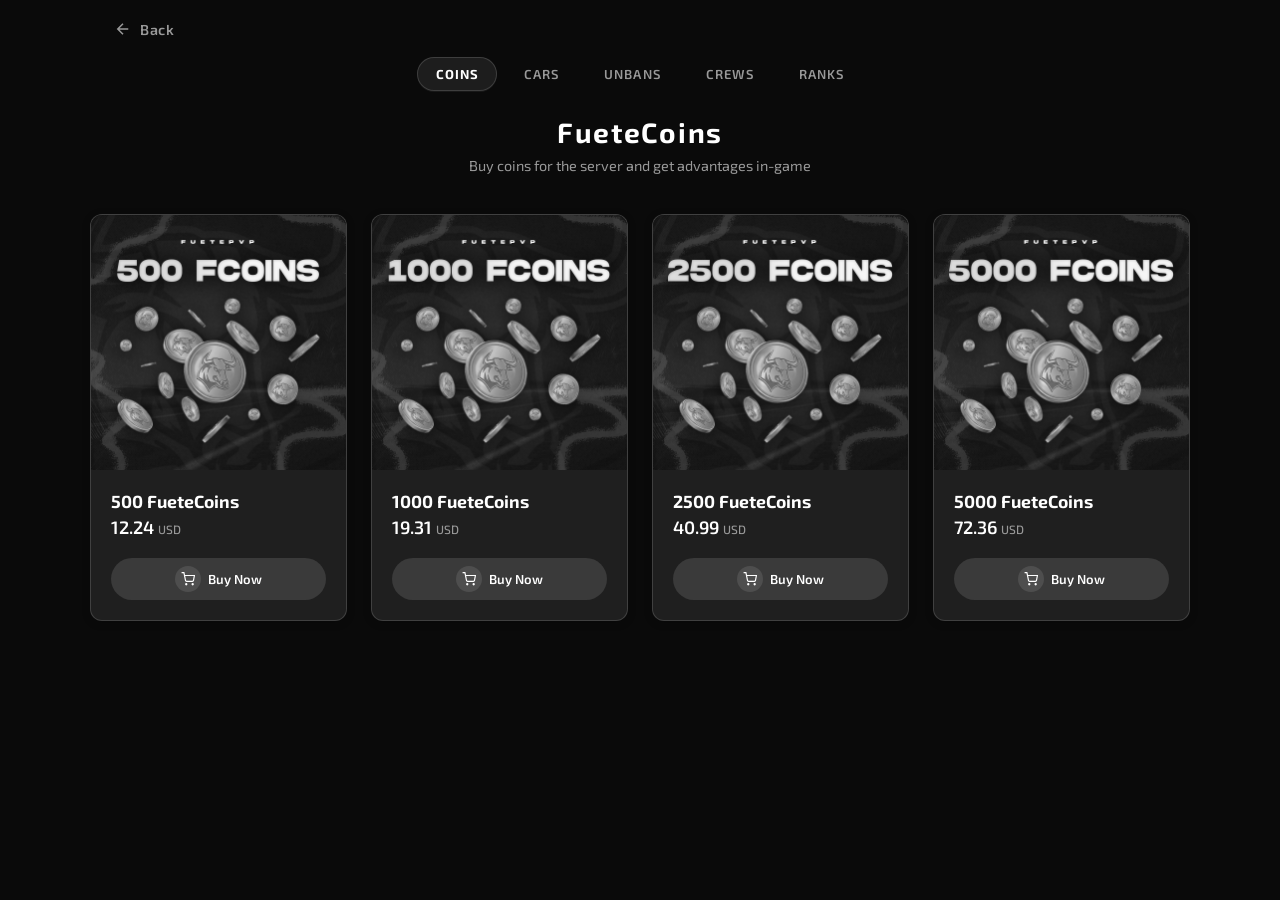
==== shop.html @ 7027dbac "Add files via upload" ====
<!DOCTYPE html>
<html lang="da">
<head>
  <meta charset="UTF-8">
  <meta name="viewport" content="width=device-width, initial-scale=1.0">
  <title>FueteCoins — FuetePVP Shop</title>
  <link rel="preconnect" href="https://fonts.googleapis.com">
  <link rel="preconnect" href="https://fonts.gstatic.com" crossorigin>
  <link href="https://fonts.googleapis.com/css2?family=Exo+2:wght@400;500;600;700&family=JetBrains+Mono:wght@400;500&display=swap" rel="stylesheet">
  <link rel="stylesheet" href="styles.css">
</head>
<body class="shop-page">
  <div class="hero-bg shop-page-bg">
    <div class="bokeh bokeh-1"></div>
    <div class="bokeh bokeh-2"></div>
    <div class="bokeh bokeh-3"></div>
    <div class="stars"></div>
  </div>

  <header class="shop-header">
    <a href="index.html" class="shop-back">
      <svg xmlns="http://www.w3.org/2000/svg" width="18" height="18" viewBox="0 0 24 24" fill="none" stroke="currentColor" stroke-width="2"><path d="M19 12H5M12 19l-7-7 7-7"/></svg>
      Back
    </a>
  </header>

  <main class="shop-main">
    <section class="store-section store-section--page" id="store">
      <nav class="shop-tabs" role="tablist" aria-label="Store categories">
        <button type="button" class="shop-tab is-active" role="tab" id="tab-coins" aria-selected="true" aria-controls="shop-panel-coins">Coins</button>
        <button type="button" class="shop-tab" role="tab" id="tab-exclusive" aria-selected="false" aria-controls="shop-panel-exclusive">CARS</button>
        <button type="button" class="shop-tab" role="tab" id="tab-unbans" aria-selected="false" aria-controls="shop-panel-unbans">Unbans</button>
        <button type="button" class="shop-tab" role="tab" id="tab-crews" aria-selected="false" aria-controls="shop-panel-crews">CREWS</button>
        <button type="button" class="shop-tab" role="tab" id="tab-ranks" aria-selected="false" aria-controls="shop-panel-ranks">RANKS</button>
      </nav>

      <div id="shop-panel-coins" class="shop-tab-panel is-active" role="tabpanel" aria-labelledby="tab-coins">
      <h2 class="store-title">FueteCoins</h2>
      <p class="store-subtitle">Buy coins for the server and get advantages in-game</p>
      <div class="store-grid">
        <article class="store-card" data-product-id="coins-500">
          <div class="store-card-image">
            <img src="images/500-coins.png" alt="500 FueteCoins" class="store-product-img">
          </div>
          <h3 class="store-card-title"><span class="coin-amount">500</span> FueteCoins</h3>
          <p class="store-card-price">12.24 <span class="currency">USD</span></p>
          <button type="button" class="store-btn">
            <span class="store-btn-icon">
              <svg xmlns="http://www.w3.org/2000/svg" width="14" height="14" viewBox="0 0 24 24" fill="none" stroke="currentColor" stroke-width="2"><circle cx="9" cy="21" r="1"/><circle cx="20" cy="21" r="1"/><path d="M1 1h4l2.68 13.39a2 2 0 0 0 2 1.61h9.72a2 2 0 0 0 2-1.61L23 6H6"/></svg>
            </span>
            Buy Now
          </button>
        </article>
        <article class="store-card" data-product-id="coins-1000">
          <div class="store-card-image">
            <img src="images/1000-coins.png" alt="1000 FueteCoins" class="store-product-img">
          </div>
          <h3 class="store-card-title"><span class="coin-amount">1000</span> FueteCoins</h3>
          <p class="store-card-price">19.31 <span class="currency">USD</span></p>
          <button type="button" class="store-btn">
            <span class="store-btn-icon">
              <svg xmlns="http://www.w3.org/2000/svg" width="14" height="14" viewBox="0 0 24 24" fill="none" stroke="currentColor" stroke-width="2"><circle cx="9" cy="21" r="1"/><circle cx="20" cy="21" r="1"/><path d="M1 1h4l2.68 13.39a2 2 0 0 0 2 1.61h9.72a2 2 0 0 0 2-1.61L23 6H6"/></svg>
            </span>
            Buy Now
          </button>
        </article>
        <article class="store-card" data-product-id="coins-2500">
          <div class="store-card-image">
            <img src="images/2500-coins.png" alt="2500 FueteCoins" class="store-product-img">
          </div>
          <h3 class="store-card-title"><span class="coin-amount">2500</span> FueteCoins</h3>
          <p class="store-card-price">40.99 <span class="currency">USD</span></p>
          <button type="button" class="store-btn">
            <span class="store-btn-icon">
              <svg xmlns="http://www.w3.org/2000/svg" width="14" height="14" viewBox="0 0 24 24" fill="none" stroke="currentColor" stroke-width="2"><circle cx="9" cy="21" r="1"/><circle cx="20" cy="21" r="1"/><path d="M1 1h4l2.68 13.39a2 2 0 0 0 2 1.61h9.72a2 2 0 0 0 2-1.61L23 6H6"/></svg>
            </span>
            Buy Now
          </button>
        </article>
        <article class="store-card" data-product-id="coins-5000">
          <div class="store-card-image">
            <img src="images/5000-coins.png" alt="5000 FueteCoins" class="store-product-img">
          </div>
          <h3 class="store-card-title"><span class="coin-amount">5000</span> FueteCoins</h3>
          <p class="store-card-price">72.36 <span class="currency">USD</span></p>
          <button type="button" class="store-btn">
            <span class="store-btn-icon">
              <svg xmlns="http://www.w3.org/2000/svg" width="14" height="14" viewBox="0 0 24 24" fill="none" stroke="currentColor" stroke-width="2"><circle cx="9" cy="21" r="1"/><circle cx="20" cy="21" r="1"/><path d="M1 1h4l2.68 13.39a2 2 0 0 0 2 1.61h9.72a2 2 0 0 0 2-1.61L23 6H6"/></svg>
            </span>
            Buy Now
          </button>
        </article>
      </div>
      </div>

      <div id="shop-panel-exclusive" class="shop-tab-panel" role="tabpanel" aria-labelledby="tab-exclusive" hidden>
      <h2 class="store-title store-title--exclusive">CARS</h2>
      <p class="store-subtitle store-subtitle--exclusive store-subtitle--cars-note">All cars listed here are bulletproof.</p>
      <div class="store-cars-scroll-wrap">
        <button type="button" class="store-cars-scroll-btn store-cars-scroll-btn--prev" aria-label="Scroll cars left">
          <svg xmlns="http://www.w3.org/2000/svg" width="22" height="22" viewBox="0 0 24 24" fill="none" stroke="currentColor" stroke-width="2" stroke-linecap="round" stroke-linejoin="round" aria-hidden="true"><path d="M15 18l-6-6 6-6"/></svg>
        </button>
        <div class="store-cars-scroll" id="store-cars-scroll" tabindex="0" role="region" aria-label="Car packs">
          <div class="store-grid store-grid--cars store-grid--cars-row">
        <article class="store-card store-card--exclusive" data-product-id="exclusive-vip-february">
          <div class="store-card-image">
            <img src="images/cars-killerhawk.png" alt="KILLERHAWK — grey widebody SUV" class="store-product-img" width="512" height="512" loading="lazy">
          </div>
          <h3 class="store-card-title store-card-title--exclusive store-card-title--compact">KILLERHAWK (300MPH)</h3>
          <p class="store-card-price">40.00 <span class="currency">USD</span></p>
          <button type="button" class="store-btn">
            <span class="store-btn-icon">
              <svg xmlns="http://www.w3.org/2000/svg" width="14" height="14" viewBox="0 0 24 24" fill="none" stroke="currentColor" stroke-width="2"><circle cx="9" cy="21" r="1"/><circle cx="20" cy="21" r="1"/><path d="M1 1h4l2.68 13.39a2 2 0 0 0 2 1.61h9.72a2 2 0 0 0 2-1.61L23 6H6"/></svg>
            </span>
            Buy Now
          </button>
        </article>
        <article class="store-card store-card--exclusive" data-product-id="cars-r1-2">
          <div class="store-card-image">
            <img src="images/cars-f480r.png" alt="F480R — purple widebody BMW M4" class="store-product-img" width="512" height="512" loading="lazy">
          </div>
          <h3 class="store-card-title store-card-title--exclusive store-card-title--compact">F480R (300MPH)</h3>
          <p class="store-card-price">40.00 <span class="currency">USD</span></p>
          <button type="button" class="store-btn">
            <span class="store-btn-icon">
              <svg xmlns="http://www.w3.org/2000/svg" width="14" height="14" viewBox="0 0 24 24" fill="none" stroke="currentColor" stroke-width="2"><circle cx="9" cy="21" r="1"/><circle cx="20" cy="21" r="1"/><path d="M1 1h4l2.68 13.39a2 2 0 0 0 2 1.61h9.72a2 2 0 0 0 2-1.61L23 6H6"/></svg>
            </span>
            Buy Now
          </button>
        </article>
        <article class="store-card store-card--exclusive" data-product-id="cars-r1-3">
          <div class="store-card-image">
            <img src="images/cars-hycade-urus.png" alt="HYCADE URUS — orange widebody Lamborghini Urus" class="store-product-img store-product-img--hycade-urus" width="512" height="512" loading="lazy">
          </div>
          <h3 class="store-card-title store-card-title--exclusive store-card-title--compact">HYCADEURUS (450MPH)</h3>
          <p class="store-card-price">50.00 <span class="currency">USD</span></p>
          <button type="button" class="store-btn">
            <span class="store-btn-icon">
              <svg xmlns="http://www.w3.org/2000/svg" width="14" height="14" viewBox="0 0 24 24" fill="none" stroke="currentColor" stroke-width="2"><circle cx="9" cy="21" r="1"/><circle cx="20" cy="21" r="1"/><path d="M1 1h4l2.68 13.39a2 2 0 0 0 2 1.61h9.72a2 2 0 0 0 2-1.61L23 6H6"/></svg>
            </span>
            Buy Now
          </button>
        </article>
        <article class="store-card store-card--exclusive" data-product-id="cars-r1-4">
          <div class="store-card-image">
            <img src="images/cars-rebla6gts.png" alt="REBLA6GTS — purple BMW X6 M" class="store-product-img" width="512" height="512" loading="lazy">
          </div>
          <h3 class="store-card-title store-card-title--exclusive store-card-title--compact">REBLA6GTS (300MPH)</h3>
          <p class="store-card-price">40.00 <span class="currency">USD</span></p>
          <button type="button" class="store-btn">
            <span class="store-btn-icon">
              <svg xmlns="http://www.w3.org/2000/svg" width="14" height="14" viewBox="0 0 24 24" fill="none" stroke="currentColor" stroke-width="2"><circle cx="9" cy="21" r="1"/><circle cx="20" cy="21" r="1"/><path d="M1 1h4l2.68 13.39a2 2 0 0 0 2 1.61h9.72a2 2 0 0 0 2-1.61L23 6H6"/></svg>
            </span>
            Buy Now
          </button>
        </article>
        <article class="store-card store-card--exclusive" data-product-id="cars-r1-5">
          <div class="store-card-image">
            <img src="images/cars-sxr.png" alt="SXR — white sport motorcycle" class="store-product-img" width="512" height="512" loading="lazy">
          </div>
          <h3 class="store-card-title store-card-title--exclusive store-card-title--compact">SXR (265MPH)</h3>
          <p class="store-card-price">25.00 <span class="currency">USD</span></p>
          <button type="button" class="store-btn">
            <span class="store-btn-icon">
              <svg xmlns="http://www.w3.org/2000/svg" width="14" height="14" viewBox="0 0 24 24" fill="none" stroke="currentColor" stroke-width="2"><circle cx="9" cy="21" r="1"/><circle cx="20" cy="21" r="1"/><path d="M1 1h4l2.68 13.39a2 2 0 0 0 2 1.61h9.72a2 2 0 0 0 2-1.61L23 6H6"/></svg>
            </span>
            Buy Now
          </button>
        </article>
        <article class="store-card store-card--exclusive" data-product-id="cars-r1-6">
          <div class="store-card-image">
            <img src="images/cars-obeyrs6key.png" alt="OBEYRS6KEY — white Audi RS6 Avant style wagon" class="store-product-img" width="512" height="512" loading="lazy">
          </div>
          <h3 class="store-card-title store-card-title--exclusive store-card-title--compact">OBEYRS6KEY (260MPH)</h3>
          <p class="store-card-price">30.00 <span class="currency">USD</span></p>
          <button type="button" class="store-btn">
            <span class="store-btn-icon">
              <svg xmlns="http://www.w3.org/2000/svg" width="14" height="14" viewBox="0 0 24 24" fill="none" stroke="currentColor" stroke-width="2"><circle cx="9" cy="21" r="1"/><circle cx="20" cy="21" r="1"/><path d="M1 1h4l2.68 13.39a2 2 0 0 0 2 1.61h9.72a2 2 0 0 0 2-1.61L23 6H6"/></svg>
            </span>
            Buy Now
          </button>
        </article>
        <article class="store-card store-card--exclusive" data-product-id="cars-r1-7">
          <div class="store-card-image">
            <img src="images/cars-bcs-bm3n.png" alt="BCS_BM3N — purple widebody BMW M3" class="store-product-img" width="512" height="512" loading="lazy">
          </div>
          <h3 class="store-card-title store-card-title--exclusive store-card-title--compact">BCS_BM3N (250MPH)</h3>
          <p class="store-card-price">30.00 <span class="currency">USD</span></p>
          <button type="button" class="store-btn">
            <span class="store-btn-icon">
              <svg xmlns="http://www.w3.org/2000/svg" width="14" height="14" viewBox="0 0 24 24" fill="none" stroke="currentColor" stroke-width="2"><circle cx="9" cy="21" r="1"/><circle cx="20" cy="21" r="1"/><path d="M1 1h4l2.68 13.39a2 2 0 0 0 2 1.61h9.72a2 2 0 0 0 2-1.61L23 6H6"/></svg>
            </span>
            Buy Now
          </button>
        </article>
        <article class="store-card store-card--exclusive" data-product-id="cars-r1-8">
          <div class="store-card-image">
            <img src="images/cars-zr390.png" alt="ZR390 — yellow sports coupe" class="store-product-img" width="512" height="512" loading="lazy">
          </div>
          <h3 class="store-card-title store-card-title--exclusive store-card-title--compact">ZR390 (450MPH)</h3>
          <p class="store-card-price">50.00 <span class="currency">USD</span></p>
          <button type="button" class="store-btn">
            <span class="store-btn-icon">
              <svg xmlns="http://www.w3.org/2000/svg" width="14" height="14" viewBox="0 0 24 24" fill="none" stroke="currentColor" stroke-width="2"><circle cx="9" cy="21" r="1"/><circle cx="20" cy="21" r="1"/><path d="M1 1h4l2.68 13.39a2 2 0 0 0 2 1.61h9.72a2 2 0 0 0 2-1.61L23 6H6"/></svg>
            </span>
            Buy Now
          </button>
        </article>
        <article class="store-card store-card--exclusive" data-product-id="cars-r1-9">
          <div class="store-card-image">
            <img src="images/cars-dubmono2.png" alt="DUBMONO2 — purple widebody Mercedes G-Class" class="store-product-img" width="512" height="512" loading="lazy">
          </div>
          <h3 class="store-card-title store-card-title--exclusive store-card-title--compact">DUBMONO2 (300 MPH)</h3>
          <p class="store-card-price">40.00 <span class="currency">USD</span></p>
          <button type="button" class="store-btn">
            <span class="store-btn-icon">
              <svg xmlns="http://www.w3.org/2000/svg" width="14" height="14" viewBox="0 0 24 24" fill="none" stroke="currentColor" stroke-width="2"><circle cx="9" cy="21" r="1"/><circle cx="20" cy="21" r="1"/><path d="M1 1h4l2.68 13.39a2 2 0 0 0 2 1.61h9.72a2 2 0 0 0 2-1.61L23 6H6"/></svg>
            </span>
            Buy Now
          </button>
        </article>
        <article class="store-card store-card--exclusive" data-product-id="cars-r1-10">
          <div class="store-card-image">
            <img src="images/cars-jubilee2.png" alt="JUBILEE2 — red widebody Enus Jubilee" class="store-product-img" width="512" height="512" loading="lazy">
          </div>
          <h3 class="store-card-title store-card-title--exclusive store-card-title--compact">JUBILEE2 (300 MPH)</h3>
          <p class="store-card-price">40.00 <span class="currency">USD</span></p>
          <button type="button" class="store-btn">
            <span class="store-btn-icon">
              <svg xmlns="http://www.w3.org/2000/svg" width="14" height="14" viewBox="0 0 24 24" fill="none" stroke="currentColor" stroke-width="2"><circle cx="9" cy="21" r="1"/><circle cx="20" cy="21" r="1"/><path d="M1 1h4l2.68 13.39a2 2 0 0 0 2 1.61h9.72a2 2 0 0 0 2-1.61L23 6H6"/></svg>
            </span>
            Buy Now
          </button>
        </article>
        <article class="store-card store-card--exclusive" data-product-id="cars-r1-11">
          <div class="store-card-image">
            <img src="images/cars-hycadeevo.png" alt="HYCADEEVO — grey widebody Lancer Evolution X" class="store-product-img" width="512" height="512" loading="lazy">
          </div>
          <h3 class="store-card-title store-card-title--exclusive store-card-title--compact">HYCADEEVO (230 MPH)</h3>
          <p class="store-card-price">30.00 <span class="currency">USD</span></p>
          <button type="button" class="store-btn">
            <span class="store-btn-icon">
              <svg xmlns="http://www.w3.org/2000/svg" width="14" height="14" viewBox="0 0 24 24" fill="none" stroke="currentColor" stroke-width="2"><circle cx="9" cy="21" r="1"/><circle cx="20" cy="21" r="1"/><path d="M1 1h4l2.68 13.39a2 2 0 0 0 2 1.61h9.72a2 2 0 0 0 2-1.61L23 6H6"/></svg>
            </span>
            Buy Now
          </button>
        </article>
        <article class="store-card store-card--exclusive" data-product-id="cars-r1-12">
          <div class="store-card-image">
            <img src="images/cars-500.png" alt="500 — red widebody Land Cruiser style SUV" class="store-product-img" width="512" height="512" loading="lazy">
          </div>
          <h3 class="store-card-title store-card-title--exclusive store-card-title--compact">500 (300 MPH)</h3>
          <p class="store-card-price">40.00 <span class="currency">USD</span></p>
          <button type="button" class="store-btn">
            <span class="store-btn-icon">
              <svg xmlns="http://www.w3.org/2000/svg" width="14" height="14" viewBox="0 0 24 24" fill="none" stroke="currentColor" stroke-width="2"><circle cx="9" cy="21" r="1"/><circle cx="20" cy="21" r="1"/><path d="M1 1h4l2.68 13.39a2 2 0 0 0 2 1.61h9.72a2 2 0 0 0 2-1.61L23 6H6"/></svg>
            </span>
            Buy Now
          </button>
        </article>
        <article class="store-card store-card--exclusive" data-product-id="cars-r1-13">
          <div class="store-card-image">
            <img src="images/cars-xlsgt.png" alt="XLSGT — blue Mercedes GLC Coupe" class="store-product-img" width="512" height="512" loading="lazy">
          </div>
          <h3 class="store-card-title store-card-title--exclusive store-card-title--compact">XLSGT (300 MPH)</h3>
          <p class="store-card-price">40.00 <span class="currency">USD</span></p>
          <button type="button" class="store-btn">
            <span class="store-btn-icon">
              <svg xmlns="http://www.w3.org/2000/svg" width="14" height="14" viewBox="0 0 24 24" fill="none" stroke="currentColor" stroke-width="2"><circle cx="9" cy="21" r="1"/><circle cx="20" cy="21" r="1"/><path d="M1 1h4l2.68 13.39a2 2 0 0 0 2 1.61h9.72a2 2 0 0 0 2-1.61L23 6H6"/></svg>
            </span>
            Buy Now
          </button>
        </article>
        <article class="store-card store-card--exclusive" data-product-id="cars-r1-14">
          <div class="store-card-image">
            <img src="images/cars-gcb23x7.png" alt="GCB23X7 — purple BMW X7 style SUV" class="store-product-img" width="512" height="512" loading="lazy">
          </div>
          <h3 class="store-card-title store-card-title--exclusive store-card-title--compact">GCB23X7 (300 MPH)</h3>
          <p class="store-card-price">40.00 <span class="currency">USD</span></p>
          <button type="button" class="store-btn">
            <span class="store-btn-icon">
              <svg xmlns="http://www.w3.org/2000/svg" width="14" height="14" viewBox="0 0 24 24" fill="none" stroke="currentColor" stroke-width="2"><circle cx="9" cy="21" r="1"/><circle cx="20" cy="21" r="1"/><path d="M1 1h4l2.68 13.39a2 2 0 0 0 2 1.61h9.72a2 2 0 0 0 2-1.61L23 6H6"/></svg>
            </span>
            Buy Now
          </button>
        </article>
        <article class="store-card store-card--exclusive" data-product-id="cars-r1-15">
          <div class="store-card-image">
            <img src="images/cars-gstreb1.png" alt="GSTREB1 — grey widebody BMW X5 style SUV" class="store-product-img" width="512" height="512" loading="lazy">
          </div>
          <h3 class="store-card-title store-card-title--exclusive store-card-title--compact">GSTREB1 (300 MPH)</h3>
          <p class="store-card-price">40.00 <span class="currency">USD</span></p>
          <button type="button" class="store-btn">
            <span class="store-btn-icon">
              <svg xmlns="http://www.w3.org/2000/svg" width="14" height="14" viewBox="0 0 24 24" fill="none" stroke="currentColor" stroke-width="2"><circle cx="9" cy="21" r="1"/><circle cx="20" cy="21" r="1"/><path d="M1 1h4l2.68 13.39a2 2 0 0 0 2 1.61h9.72a2 2 0 0 0 2-1.61L23 6H6"/></svg>
            </span>
            Buy Now
          </button>
        </article>
        <article class="store-card store-card--exclusive" data-product-id="cars-r1-16">
          <div class="store-card-image">
            <img src="images/cars-reblax6.png" alt="REBLAX6 — red widebody sports sedan" class="store-product-img" width="512" height="512" loading="lazy">
          </div>
          <h3 class="store-card-title store-card-title--exclusive store-card-title--compact">REBLAX6 (300 MPH)</h3>
          <p class="store-card-price">40.00 <span class="currency">USD</span></p>
          <button type="button" class="store-btn">
            <span class="store-btn-icon">
              <svg xmlns="http://www.w3.org/2000/svg" width="14" height="14" viewBox="0 0 24 24" fill="none" stroke="currentColor" stroke-width="2"><circle cx="9" cy="21" r="1"/><circle cx="20" cy="21" r="1"/><path d="M1 1h4l2.68 13.39a2 2 0 0 0 2 1.61h9.72a2 2 0 0 0 2-1.61L23 6H6"/></svg>
            </span>
            Buy Now
          </button>
        </article>
        <article class="store-card store-card--exclusive" data-product-id="cars-r1-17">
          <div class="store-card-image">
            <img src="images/cars-gt63mt.png" alt="GT63MT — purple widebody Mercedes-AMG GT 4-door" class="store-product-img" width="512" height="512" loading="lazy">
          </div>
          <h3 class="store-card-title store-card-title--exclusive store-card-title--compact">GT63MT (300 MPH)</h3>
          <p class="store-card-price">40.00 <span class="currency">USD</span></p>
          <button type="button" class="store-btn">
            <span class="store-btn-icon">
              <svg xmlns="http://www.w3.org/2000/svg" width="14" height="14" viewBox="0 0 24 24" fill="none" stroke="currentColor" stroke-width="2"><circle cx="9" cy="21" r="1"/><circle cx="20" cy="21" r="1"/><path d="M1 1h4l2.68 13.39a2 2 0 0 0 2 1.61h9.72a2 2 0 0 0 2-1.61L23 6H6"/></svg>
            </span>
            Buy Now
          </button>
        </article>
        <article class="store-card store-card--exclusive" data-product-id="cars-r1-18">
          <div class="store-card-image">
            <img src="images/cars-veleno.png" alt="VELENO — dark purple Ferrari Purosangue style SUV" class="store-product-img" width="512" height="512" loading="lazy">
          </div>
          <h3 class="store-card-title store-card-title--exclusive store-card-title--compact">VELENO (300 MPH)</h3>
          <p class="store-card-price">40.00 <span class="currency">USD</span></p>
          <button type="button" class="store-btn">
            <span class="store-btn-icon">
              <svg xmlns="http://www.w3.org/2000/svg" width="14" height="14" viewBox="0 0 24 24" fill="none" stroke="currentColor" stroke-width="2"><circle cx="9" cy="21" r="1"/><circle cx="20" cy="21" r="1"/><path d="M1 1h4l2.68 13.39a2 2 0 0 0 2 1.61h9.72a2 2 0 0 0 2-1.61L23 6H6"/></svg>
            </span>
            Buy Now
          </button>
        </article>
        <article class="store-card store-card--exclusive" data-product-id="cars-r1-19">
          <div class="store-card-image">
            <img src="images/cars-s1000rr.png" alt="S1000RR — black BMW sport motorcycle" class="store-product-img" width="512" height="512" loading="lazy">
          </div>
          <h3 class="store-card-title store-card-title--exclusive store-card-title--compact">S1000RR (265 MPH)</h3>
          <p class="store-card-price">25.00 <span class="currency">USD</span></p>
          <button type="button" class="store-btn">
            <span class="store-btn-icon">
              <svg xmlns="http://www.w3.org/2000/svg" width="14" height="14" viewBox="0 0 24 24" fill="none" stroke="currentColor" stroke-width="2"><circle cx="9" cy="21" r="1"/><circle cx="20" cy="21" r="1"/><path d="M1 1h4l2.68 13.39a2 2 0 0 0 2 1.61h9.72a2 2 0 0 0 2-1.61L23 6H6"/></svg>
            </span>
            Buy Now
          </button>
        </article>
        <article class="store-card store-card--exclusive" data-product-id="cars-r1-21">
          <div class="store-card-image">
            <img src="images/cars-gsl600larte.png" alt="GSL600LARTE — purple Mercedes-Maybach GLS style SUV" class="store-product-img" width="512" height="512" loading="lazy">
          </div>
          <h3 class="store-card-title store-card-title--exclusive store-card-title--compact">GSL600LARTE (300 MPH)</h3>
          <p class="store-card-price">40.00 <span class="currency">USD</span></p>
          <button type="button" class="store-btn">
            <span class="store-btn-icon">
              <svg xmlns="http://www.w3.org/2000/svg" width="14" height="14" viewBox="0 0 24 24" fill="none" stroke="currentColor" stroke-width="2"><circle cx="9" cy="21" r="1"/><circle cx="20" cy="21" r="1"/><path d="M1 1h4l2.68 13.39a2 2 0 0 0 2 1.61h9.72a2 2 0 0 0 2-1.61L23 6H6"/></svg>
            </span>
            Buy Now
          </button>
        </article>
        <article class="store-card store-card--exclusive" data-product-id="cars-r1-22">
          <div class="store-card-image">
            <img src="images/cars-tenere1200.png" alt="TENERE1200 — green adventure motorcycle" class="store-product-img" width="512" height="512" loading="lazy">
          </div>
          <h3 class="store-card-title store-card-title--exclusive store-card-title--compact">TENERE1200 (390 MPH)</h3>
          <p class="store-card-price">50.00 <span class="currency">USD</span></p>
          <button type="button" class="store-btn">
            <span class="store-btn-icon">
              <svg xmlns="http://www.w3.org/2000/svg" width="14" height="14" viewBox="0 0 24 24" fill="none" stroke="currentColor" stroke-width="2"><circle cx="9" cy="21" r="1"/><circle cx="20" cy="21" r="1"/><path d="M1 1h4l2.68 13.39a2 2 0 0 0 2 1.61h9.72a2 2 0 0 0 2-1.61L23 6H6"/></svg>
            </span>
            Buy Now
          </button>
        </article>
        <article class="store-card store-card--exclusive" data-product-id="cars-r1-23">
          <div class="store-card-image">
            <img src="images/cars-obeysr7.png" alt="OBEYSR7 — purple performance sedan" class="store-product-img" width="512" height="512" loading="lazy">
          </div>
          <h3 class="store-card-title store-card-title--exclusive store-card-title--compact">OBEYSR7 (300 MPH)</h3>
          <p class="store-card-price">40.00 <span class="currency">USD</span></p>
          <button type="button" class="store-btn">
            <span class="store-btn-icon">
              <svg xmlns="http://www.w3.org/2000/svg" width="14" height="14" viewBox="0 0 24 24" fill="none" stroke="currentColor" stroke-width="2"><circle cx="9" cy="21" r="1"/><circle cx="20" cy="21" r="1"/><path d="M1 1h4l2.68 13.39a2 2 0 0 0 2 1.61h9.72a2 2 0 0 0 2-1.61L23 6H6"/></svg>
            </span>
            Buy Now
          </button>
        </article>
        <article class="store-card store-card--exclusive" data-product-id="cars-r1-24">
          <div class="store-card-image">
            <img src="images/cars-2ncsx7.png" alt="2NCSX7 — purple BMW X5 style SUV" class="store-product-img" width="512" height="512" loading="lazy">
          </div>
          <h3 class="store-card-title store-card-title--exclusive store-card-title--compact">2NCSX7 (300 MPH)</h3>
          <p class="store-card-price">40.00 <span class="currency">USD</span></p>
          <button type="button" class="store-btn">
            <span class="store-btn-icon">
              <svg xmlns="http://www.w3.org/2000/svg" width="14" height="14" viewBox="0 0 24 24" fill="none" stroke="currentColor" stroke-width="2"><circle cx="9" cy="21" r="1"/><circle cx="20" cy="21" r="1"/><path d="M1 1h4l2.68 13.39a2 2 0 0 0 2 1.61h9.72a2 2 0 0 0 2-1.61L23 6H6"/></svg>
            </span>
            Buy Now
          </button>
        </article>
        <article class="store-card store-card--exclusive" data-product-id="cars-r1-25">
          <div class="store-card-image">
            <img src="images/cars-r1200gs.png" alt="R1200GS — white adventure motorcycle" class="store-product-img" width="512" height="512" loading="lazy">
          </div>
          <h3 class="store-card-title store-card-title--exclusive store-card-title--compact">R1200GS (290 MPH)</h3>
          <p class="store-card-price">25.00 <span class="currency">USD</span></p>
          <button type="button" class="store-btn">
            <span class="store-btn-icon">
              <svg xmlns="http://www.w3.org/2000/svg" width="14" height="14" viewBox="0 0 24 24" fill="none" stroke="currentColor" stroke-width="2"><circle cx="9" cy="21" r="1"/><circle cx="20" cy="21" r="1"/><path d="M1 1h4l2.68 13.39a2 2 0 0 0 2 1.61h9.72a2 2 0 0 0 2-1.61L23 6H6"/></svg>
            </span>
            Buy Now
          </button>
        </article>
        <article class="store-card store-card--exclusive" data-product-id="cars-r1-26">
          <div class="store-card-image">
            <img src="images/cars-gcb23x7-box26.png" alt="GCB23X7 — purple BMW X7 style SUV" class="store-product-img" width="512" height="512" loading="lazy">
          </div>
          <h3 class="store-card-title store-card-title--exclusive store-card-title--compact">GCB23X7 (300 MPH)</h3>
          <p class="store-card-price">40.00 <span class="currency">USD</span></p>
          <button type="button" class="store-btn">
            <span class="store-btn-icon">
              <svg xmlns="http://www.w3.org/2000/svg" width="14" height="14" viewBox="0 0 24 24" fill="none" stroke="currentColor" stroke-width="2"><circle cx="9" cy="21" r="1"/><circle cx="20" cy="21" r="1"/><path d="M1 1h4l2.68 13.39a2 2 0 0 0 2 1.61h9.72a2 2 0 0 0 2-1.61L23 6H6"/></svg>
            </span>
            Buy Now
          </button>
        </article>
          </div>
        </div>
        <button type="button" class="store-cars-scroll-btn store-cars-scroll-btn--next" aria-label="Scroll cars right">
          <svg xmlns="http://www.w3.org/2000/svg" width="22" height="22" viewBox="0 0 24 24" fill="none" stroke="currentColor" stroke-width="2" stroke-linecap="round" stroke-linejoin="round" aria-hidden="true"><path d="M9 18l6-6-6-6"/></svg>
        </button>
      </div>
      </div>

      <div id="shop-panel-unbans" class="shop-tab-panel" role="tabpanel" aria-labelledby="tab-unbans" hidden>
      <h2 class="store-title store-title--unban">Server Unbans</h2>
      <p class="store-subtitle store-subtitle--unban">Get back on the server—appeal your ban and pick the option that matches your case.</p>
      <div class="store-grid store-grid--unban">
        <article class="store-card store-card--unban" data-product-id="unban-cheater">
          <div class="store-card-image">
            <img src="images/unban-promo.png" alt="UNBAN — Latinos PVP, prohibited sign graphic" class="store-product-img" width="512" height="512" loading="lazy">
          </div>
          <h3 class="store-card-title store-card-title--unban">Cheater Unban</h3>
          <p class="store-card-price">49.99 <span class="currency">USD</span></p>
          <button type="button" class="store-btn">
            <span class="store-btn-icon">
              <svg xmlns="http://www.w3.org/2000/svg" width="14" height="14" viewBox="0 0 24 24" fill="none" stroke="currentColor" stroke-width="2"><circle cx="9" cy="21" r="1"/><circle cx="20" cy="21" r="1"/><path d="M1 1h4l2.68 13.39a2 2 0 0 0 2 1.61h9.72a2 2 0 0 0 2-1.61L23 6H6"/></svg>
            </span>
            Buy Now
          </button>
        </article>
        <article class="store-card store-card--unban" data-product-id="unban-standard">
          <div class="store-card-image">
            <img src="images/unban-promo.png" alt="UNBAN — Latinos PVP, prohibited sign graphic" class="store-product-img" width="512" height="512" loading="lazy">
          </div>
          <h3 class="store-card-title store-card-title--unban">Standard Unban</h3>
          <p class="store-card-price">24.99 <span class="currency">USD</span></p>
          <button type="button" class="store-btn">
            <span class="store-btn-icon">
              <svg xmlns="http://www.w3.org/2000/svg" width="14" height="14" viewBox="0 0 24 24" fill="none" stroke="currentColor" stroke-width="2"><circle cx="9" cy="21" r="1"/><circle cx="20" cy="21" r="1"/><path d="M1 1h4l2.68 13.39a2 2 0 0 0 2 1.61h9.72a2 2 0 0 0 2-1.61L23 6H6"/></svg>
            </span>
            Buy Now
          </button>
        </article>
      </div>
      </div>

      <div id="shop-panel-crews" class="shop-tab-panel" role="tabpanel" aria-labelledby="tab-crews" hidden>
      <h2 class="store-title store-title--crews">CREWS</h2>
      <p class="store-subtitle store-subtitle--crews">Start your crew, invite members, and unlock crew features on the server.</p>
      <div class="store-grid store-grid--crews">
        <article class="store-card store-card--crews" data-product-id="crew">
          <div class="store-card-image">
            <img src="images/crew.png" alt="CREW — Latinos PVP" class="store-product-img" width="512" height="512" loading="lazy">
          </div>
          <h3 class="store-card-title store-card-title--crews">Crew</h3>
          <p class="store-card-price">15.00 <span class="currency">USD</span></p>
          <button type="button" class="store-btn">
            <span class="store-btn-icon">
              <svg xmlns="http://www.w3.org/2000/svg" width="14" height="14" viewBox="0 0 24 24" fill="none" stroke="currentColor" stroke-width="2"><circle cx="9" cy="21" r="1"/><circle cx="20" cy="21" r="1"/><path d="M1 1h4l2.68 13.39a2 2 0 0 0 2 1.61h9.72a2 2 0 0 0 2-1.61L23 6H6"/></svg>
            </span>
            Buy Now
          </button>
        </article>
      </div>
      </div>

      <div id="shop-panel-ranks" class="shop-tab-panel" role="tabpanel" aria-labelledby="tab-ranks" hidden>
      <h2 class="store-title store-title--ranks">RANKS</h2>
      <p class="store-subtitle store-subtitle--ranks">Bronze, Gold, and Silver ranks—Gold is shown in the center. Pick the tier that fits your play style.</p>
      <div class="store-grid">
        <article class="store-card store-card--rank-bronze" data-product-id="rank-bronze">
          <div class="store-card-image">
            <img src="images/rank-bronze.png" alt="Bronze rank — FUETEPVP" class="store-product-img" width="512" height="512" loading="lazy">
          </div>
          <h3 class="store-card-title store-card-title--rank">Bronze Rank</h3>
          <p class="store-card-price">9.99 <span class="currency">USD</span></p>
          <button type="button" class="store-btn">
            <span class="store-btn-icon">
              <svg xmlns="http://www.w3.org/2000/svg" width="14" height="14" viewBox="0 0 24 24" fill="none" stroke="currentColor" stroke-width="2"><circle cx="9" cy="21" r="1"/><circle cx="20" cy="21" r="1"/><path d="M1 1h4l2.68 13.39a2 2 0 0 0 2 1.61h9.72a2 2 0 0 0 2-1.61L23 6H6"/></svg>
            </span>
            Buy Now
          </button>
        </article>
        <article class="store-card store-card--rank-silver" data-product-id="rank-silver">
          <div class="store-card-image">
            <img src="images/rank-silver.png" alt="Silver rank — FUETEPVP" class="store-product-img" width="512" height="512" loading="lazy">
          </div>
          <h3 class="store-card-title store-card-title--rank">Silver Rank</h3>
          <p class="store-card-price">19.99 <span class="currency">USD</span></p>
          <button type="button" class="store-btn">
            <span class="store-btn-icon">
              <svg xmlns="http://www.w3.org/2000/svg" width="14" height="14" viewBox="0 0 24 24" fill="none" stroke="currentColor" stroke-width="2"><circle cx="9" cy="21" r="1"/><circle cx="20" cy="21" r="1"/><path d="M1 1h4l2.68 13.39a2 2 0 0 0 2 1.61h9.72a2 2 0 0 0 2-1.61L23 6H6"/></svg>
            </span>
            Buy Now
          </button>
        </article>
        <article class="store-card store-card--rank-gold" data-product-id="rank-gold">
          <div class="store-card-image">
            <img src="images/rank-gold.png" alt="Gold rank — FUETEPVP" class="store-product-img" width="512" height="512" loading="lazy">
          </div>
          <h3 class="store-card-title store-card-title--rank">Gold Rank</h3>
          <p class="store-card-price">29.99 <span class="currency">USD</span></p>
          <button type="button" class="store-btn">
            <span class="store-btn-icon">
              <svg xmlns="http://www.w3.org/2000/svg" width="14" height="14" viewBox="0 0 24 24" fill="none" stroke="currentColor" stroke-width="2"><circle cx="9" cy="21" r="1"/><circle cx="20" cy="21" r="1"/><path d="M1 1h4l2.68 13.39a2 2 0 0 0 2 1.61h9.72a2 2 0 0 0 2-1.61L23 6H6"/></svg>
            </span>
            Buy Now
          </button>
        </article>
      </div>
      </div>
    </section>
  </main>

  <div id="product-modal" class="product-modal" hidden aria-hidden="true">
    <div class="product-modal-backdrop" data-modal-close></div>
    <div class="product-modal-dialog" role="dialog" aria-modal="true" aria-labelledby="product-modal-title" tabindex="-1">
      <button type="button" class="product-modal-close" data-modal-close aria-label="Close">
        <svg xmlns="http://www.w3.org/2000/svg" width="20" height="20" viewBox="0 0 24 24" fill="none" stroke="currentColor" stroke-width="2"><path d="M18 6L6 18M6 6l12 12"/></svg>
      </button>
      <h2 id="product-modal-title" class="product-modal-title"></h2>
      <div class="product-modal-scroll">
        <p class="product-modal-lead"></p>
        <h3 class="product-modal-section-title">What you get</h3>
        <ul class="product-modal-perks"></ul>
      </div>
      <div class="product-modal-footer">
        <div class="product-modal-checkout">
          <span class="product-modal-price"></span>
          <button type="button" class="store-btn product-modal-buy-btn" id="product-modal-buy" aria-expanded="false" aria-controls="product-modal-buy-extra">
            <span class="store-btn-icon">
              <svg xmlns="http://www.w3.org/2000/svg" width="14" height="14" viewBox="0 0 24 24" fill="none" stroke="currentColor" stroke-width="2"><circle cx="9" cy="21" r="1"/><circle cx="20" cy="21" r="1"/><path d="M1 1h4l2.68 13.39a2 2 0 0 0 2 1.61h9.72a2 2 0 0 0 2-1.61L23 6H6"/></svg>
            </span>
            Buy Now
          </button>
          <div id="product-modal-buy-extra" class="product-modal-buy-extra" hidden>
            <p class="product-modal-buy-extra-text">You’re almost there — confirm below to continue to secure checkout (Stripe / server store).</p>
            <button type="button" class="product-modal-buy-confirm">Continue to checkout</button>
          </div>
        </div>
      </div>
    </div>
  </div>

  <script src="shop-config.js"></script>
  <script src="script.js"></script>
</body>
</html>
---- styles.css ----
/* FuetePVP — Monochrome design (sort, grå, hvid) */
:root {
  --grey-1: #0a0a0a;   /* Mørkest */
  --grey-2: #141414;   /* Mellem */
  --grey-3: #1a1a1a;   /* Lyseste */
  --bg-dark: var(--grey-1);
  --bg-card: #1f1f1f;
  --bg-card-hover: #282828;
  --accent: #ffffff;
  --accent-muted: #b0b0b0;
  --text-white: #ffffff;
  --text-muted: #999999;
  --border-subtle: rgba(255, 255, 255, 0.15);
}

* {
  margin: 0;
  padding: 0;
  box-sizing: border-box;
}

/* Skjul scrollbars — scroll virker stadig (hjul, touchpad, touch, piletaster) */
html {
  scrollbar-width: none;
  -ms-overflow-style: none;
}
html::-webkit-scrollbar {
  display: none;
}

body {
  font-family: 'Exo 2', -apple-system, BlinkMacSystemFont, sans-serif;
  background: 
    radial-gradient(ellipse 80% 60% at 15% 20%, rgba(255, 255, 255, 0.03) 0%, transparent 55%),
    radial-gradient(ellipse 70% 50% at 85% 70%, rgba(255, 255, 255, 0.02) 0%, transparent 55%),
    var(--bg-dark);
  color: var(--text-white);
  min-height: 100vh;
  overflow-x: hidden;
  scrollbar-width: none;
  -ms-overflow-style: none;
  -webkit-font-smoothing: antialiased;
  -moz-osx-font-smoothing: grayscale;
}
body::-webkit-scrollbar {
  display: none;
}

/* Hero background — Bokeh + starfield (bag al indhold) */
.hero-bg {
  position: fixed;
  inset: 0;
  pointer-events: none;
  z-index: -1;
  overflow: hidden;
}

.stars {
  position: absolute;
  inset: 0;
  background: radial-gradient(ellipse at 50% 50%, var(--grey-2) 0%, var(--grey-1) 70%);
}

/* Prikker – grå/hvid monokrom */
.stars::before {
  content: '';
  position: absolute;
  inset: 0;
  background-image: 
    radial-gradient(6px 6px at 20% 30%, rgba(255, 255, 255, 0.12) 0%, transparent 100%),
    radial-gradient(6px 6px at 60% 20%, rgba(255, 255, 255, 0.1) 0%, transparent 100%),
    radial-gradient(6px 6px at 40% 70%, rgba(255, 255, 255, 0.11) 0%, transparent 100%),
    radial-gradient(6px 6px at 85% 50%, rgba(255, 255, 255, 0.1) 0%, transparent 100%),
    radial-gradient(6px 6px at 15% 80%, rgba(255, 255, 255, 0.12) 0%, transparent 100%),
    radial-gradient(6px 6px at 75% 90%, rgba(255, 255, 255, 0.1) 0%, transparent 100%);
  background-size: 100% 100%;
  opacity: 0.9;
  animation: dotsFloat 8s ease-in-out infinite;
}

@keyframes dotsFloat {
  0%, 100% { opacity: 0.9; transform: scale(1) translate(0, 0); }
  33% { opacity: 0.95; transform: scale(1.02) translate(2%, -1%); }
  66% { opacity: 0.9; transform: scale(0.98) translate(-1%, 2%); }
}

/* Prikker – monokrom */
.stars::after {
  background-image: radial-gradient(circle, rgba(255, 255, 255, 0.1) 6px, transparent 6px);
  background-size: 48px 48px;
  background-position: 0 0;
  opacity: 0.8;
  animation: dotsDrift 8s ease-in-out infinite;
}

@keyframes dotsDrift {
  0%, 100% { background-position: 0 0; }
  20% { background-position: 60px 40px; }
  40% { background-position: -30px 70px; }
  60% { background-position: 50px -40px; }
  80% { background-position: -40px -20px; }
}

.bokeh {
  position: absolute;
  border-radius: 50%;
  filter: blur(80px);
  opacity: 0.35;
  pointer-events: none;
  animation: bokehFloat 6s ease-in-out infinite;
}

.bokeh-1 {
  width: 500px;
  height: 500px;
  background: rgba(255, 255, 255, 0.04);
  top: -150px;
  left: 50%;
  animation: bokeh1Float 6s ease-in-out infinite;
  animation-delay: 0s;
}

.bokeh-2 {
  width: 400px;
  height: 400px;
  background: rgba(255, 255, 255, 0.05);
  bottom: -80px;
  left: -80px;
  opacity: 0.4;
  animation-delay: -7s;
}

.bokeh-3 {
  width: 450px;
  height: 450px;
  background: rgba(255, 255, 255, 0.04);
  top: 55%;
  right: -100px;
  opacity: 0.3;
  animation-delay: -14s;
}

@keyframes bokehFloat {
  0%, 100% { transform: translate(0, 0) scale(1); }
  20% { transform: translate(12%, 8%) scale(1.08); }
  40% { transform: translate(-10%, -12%) scale(0.92); }
  60% { transform: translate(10%, -5%) scale(1.05); }
  80% { transform: translate(-8%, 10%) scale(0.96); }
}

@keyframes bokeh1Float {
  0%, 100% { transform: translate(-50%, 0) scale(1); }
  20% { transform: translate(calc(-50% + 12%), 8%) scale(1.08); }
  40% { transform: translate(calc(-50% - 10%), -12%) scale(0.92); }
  60% { transform: translate(calc(-50% + 10%), -5%) scale(1.05); }
  80% { transform: translate(calc(-50% - 8%), 10%) scale(0.96); }
}

/* Hero animation — langsom bevægelse fra begge sider mod midten */
@keyframes slideInFromLeft {
  0% {
    opacity: 0;
    transform: translateX(-80px) scale(0.95);
  }
  100% {
    opacity: 1;
    transform: translateX(0) scale(1);
  }
}

@keyframes slideInFromRight {
  0% {
    opacity: 0;
    transform: translateX(80px) scale(0.95);
  }
  100% {
    opacity: 1;
    transform: translateX(0) scale(1);
  }
}

/* Desktop: samme horisontale indflyvning som mobil — ingen translateY så top/right forbliver låst */
@keyframes slideInBattlepassDesktop {
  0% {
    opacity: 0;
    transform: translateX(72px) scale(0.95);
  }
  100% {
    opacity: 1;
    transform: translateX(0) scale(1);
  }
}

.hero-animate .title.animate-item {
  opacity: 0;
  animation: slideInFromLeft 1.4s cubic-bezier(0.25, 0.46, 0.45, 0.94) 0.2s forwards;
}

.hero-animate .buttons-stack.animate-item {
  opacity: 0;
  animation: slideInFromLeft 1.4s cubic-bezier(0.25, 0.46, 0.45, 0.94) 0.5s forwards;
}

.hero-animate .hero-featured-wrap.animate-item {
  opacity: 0;
  animation: slideInFromRight 1.4s cubic-bezier(0.25, 0.46, 0.45, 0.94) 0.7s forwards;
}

@media (min-width: 901px) {
  .hero-animate .hero-featured-wrap.animate-item {
    animation-name: slideInBattlepassDesktop;
  }
}

/* Hero Section — gennemsigtig så hero-bg (bokeh, stars) kan ses */
.hero {
  position: relative;
  min-height: 100vh;
  display: flex;
  flex-direction: column;
  align-items: stretch;
  justify-content: center;
  padding: 3rem 0;
  z-index: 1;
  background: transparent;
}

/* Fylder skærmbredden — BATTLEPASS på desktop låst til viewport-højre (absolute) */
.hero-inner {
  position: relative;
  z-index: 2;
  display: grid;
  grid-template-columns: minmax(0, 1fr) auto;
  align-items: center;
  column-gap: clamp(2.5rem, 8vw, 7rem);
  width: 100%;
  box-sizing: border-box;
  padding-inline-start: clamp(2rem, 9vw, 6.5rem);
  padding-inline-end: max(0.35rem, env(safe-area-inset-right, 0px));
}

.hero-content {
  position: relative;
  z-index: 2;
  justify-self: end;
  width: fit-content;
  max-width: min(1200px, 100%);
}

@media (min-width: 901px) {
  .hero-inner {
    grid-template-columns: 1fr;
    column-gap: 0;
    align-items: center;
    align-content: center;
    /* Samme højde som synlig hero, så top:50% = midt på skærmen (ikke bund-hjørne) */
    min-height: calc(100svh - 6rem);
    /* Plads til kortet så Fuete ikke kører ind under */
    padding-inline-end: max(calc(280px + 1.75rem), env(safe-area-inset-right, 0px));
  }

  .hero-content {
    justify-self: start;
    align-self: center;
    max-width: min(1200px, calc(100% - 1rem));
  }

  .hero-featured-wrap {
    position: absolute;
    /* Further from right edge = closer to center (tweak here) */
    right: max(clamp(7.125rem, 28.25vw, 22.25rem), env(safe-area-inset-right, 0px));
    /* Højere på siden end midten — “meget højere op” */
    top: clamp(18%, 22vh, 30%);
    width: min(280px, calc(100vw - clamp(2rem, 9vw, 6.5rem) - 2rem));
    justify-self: unset;
  }
}

.hero-content.hero-centered {
  display: block;
}

.hero-centered {
  text-align: left;
}

.hero-left {
  display: flex;
  flex-direction: column;
  align-items: flex-start;
  gap: 1.75rem;
  min-width: 0;
}

.title {
  font-size: 3.5rem;
  font-weight: 700;
  letter-spacing: 0.05em;
  line-height: 1;
}

.title-fuete {
  background: linear-gradient(180deg, #ffffff 0%, #e0e0e0 25%, #808080 100%);
  -webkit-background-clip: text;
  background-clip: text;
  color: transparent;
}

.title-pvp {
  color: var(--text-white);
}

.buttons-stack {
  display: flex;
  flex-direction: column;
  align-items: flex-start;
  gap: 1.25rem;
}

.buttons-row {
  display: flex;
  flex-wrap: wrap;
  gap: 1.25rem;
}

.btn {
  display: inline-flex;
  align-items: center;
  gap: 0.75rem;
  padding: 0.75rem 1.5rem;
  min-height: 48px;
  border-radius: 10px;
  font-size: 0.9375rem;
  font-weight: 600;
  text-decoration: none;
  transition: all 0.2s ease;
  -webkit-tap-highlight-color: transparent;
  user-select: none;
}

.btn:focus-visible {
  outline: 2px solid var(--accent);
  outline-offset: 2px;
}

::selection {
  background: rgba(255, 255, 255, 0.25);
  color: var(--text-white);
}

.btn-primary {
  background: var(--accent);
  color: #0a0a0a;
  border: none;
  box-shadow: none;
}

.btn-primary:hover {
  background: var(--accent-muted);
  box-shadow: 0 0 12px rgba(255, 255, 255, 0.1);
}

.btn-outline {
  background: transparent;
  color: var(--accent);
  border: 2px solid var(--accent);
}

.btn-outline:hover {
  background: rgba(255, 255, 255, 0.08);
  color: var(--text-white);
  border-color: var(--text-white);
  box-shadow: 0 0 16px rgba(255, 255, 255, 0.1);
}

/* Forside — featured produktkort (grid-kolonne / desktop: absolute mod højre) */
.hero-featured-wrap {
  justify-self: end;
}

@media (prefers-reduced-motion: reduce) {
  .hero-animate .hero-featured-wrap.animate-item {
    animation: none !important;
    opacity: 1;
    transform: none;
  }
}

.hero-featured-card {
  position: relative;
  width: min(100%, 280px);
  cursor: default;
}

.hero-featured-card:hover {
  border-color: var(--accent);
  box-shadow: 0 0 20px rgba(255, 255, 255, 0.1);
}

/* Temporary: red ribbon + overlay, purchase disabled */
.hero-featured-card--soon:hover {
  border-color: var(--border-subtle);
  box-shadow: 0 2px 8px rgba(0, 0, 0, 0.2);
}

.hero-featured-soon-overlay {
  position: absolute;
  inset: 0;
  z-index: 3;
  pointer-events: auto;
  border-radius: inherit;
  background: rgba(100, 10, 10, 0.32);
  overflow: hidden;
}

.hero-featured-soon-ribbon {
  position: absolute;
  top: 50%;
  left: 50%;
  width: 150%;
  padding: 0.45rem 0;
  margin: 0;
  text-align: center;
  font-size: 0.6875rem;
  font-weight: 800;
  letter-spacing: 0.14em;
  text-transform: uppercase;
  color: #fff;
  background: linear-gradient(180deg, #d32f2f 0%, #9a1818 100%);
  box-shadow: 0 2px 14px rgba(0, 0, 0, 0.4);
  transform: translate(-50%, -50%) rotate(-14deg);
}

.hero-featured-buy {
  cursor: pointer;
  width: calc(100% - 2.5rem);
  max-width: 100%;
  box-sizing: border-box;
  margin-top: auto;
}

.hero-featured-buy:hover {
  background: rgba(255, 255, 255, 0.08);
}

.hero-featured-buy--disabled {
  cursor: not-allowed;
  opacity: 0.55;
  pointer-events: none;
}

.hero-featured-buy--disabled:hover {
  background: #3a3a3a;
  box-shadow: none;
}

.buttons {
  display: flex;
  flex-wrap: wrap;
  gap: 1rem;
  justify-content: center;
}

/* Stats Section — Grey 2 (mellem) */
.stats-section {
  position: relative;
  z-index: 2;
  padding: 5rem 2rem;
  background: var(--grey-2);
  border-top: 1px solid rgba(255, 255, 255, 0.06);
  opacity: 0;
  transform: translateY(24px);
  transition: opacity 0.5s ease, transform 0.5s ease;
}

.stats-section.reveal {
  opacity: 1;
  transform: translateY(0);
}

.section-title {
  font-size: 1.25rem;
  font-weight: 700;
  letter-spacing: 0.1em;
  text-align: center;
  margin-bottom: 2rem;
  color: var(--text-white);
}

.stats-grid {
  display: grid;
  grid-template-columns: repeat(auto-fit, minmax(220px, 1fr));
  gap: 1.5rem;
  max-width: 900px;
  margin: 0 auto;
}

.stat-card {
  background: var(--bg-card);
  border: 1px solid var(--border-subtle);
  border-radius: 10px;
  padding: 1.5rem;
  display: flex;
  flex-direction: column;
  align-items: center;
  gap: 0.5rem;
  transition: all 0.25s ease;
  box-shadow: 0 2px 8px rgba(0, 0, 0, 0.2);
}


.stat-card:hover {
  background: var(--bg-card-hover);
  border-color: var(--accent);
  box-shadow: 0 0 12px rgba(255, 255, 255, 0.1);
}

.stat-icon {
  color: var(--accent);
}

.stat-icon svg {
  display: block;
}

.stat-value {
  font-size: 1.75rem;
  font-weight: 700;
  color: var(--text-white);
}

.stat-label {
  font-size: 0.75rem;
  font-weight: 600;
  letter-spacing: 0.05em;
  color: var(--text-muted);
}

/* Connect Section — Grey 1 (mørkest, bunden) */
.connect-section {
  position: relative;
  z-index: 2;
  padding: 5rem 2rem 5rem;
  background: var(--grey-1);
  border-top: 1px solid rgba(255, 255, 255, 0.08);
  opacity: 0;
  transform: translateY(24px);
  transition: opacity 0.5s ease, transform 0.5s ease;
}

.connect-section.reveal {
  opacity: 1;
  transform: translateY(0);
}

.connect-card {
  max-width: 560px;
  margin: 0 auto;
  background: var(--bg-card);
  border: 1px solid var(--border-subtle);
  border-radius: 12px;
  padding: 1.75rem;
  box-shadow: 0 2px 8px rgba(0, 0, 0, 0.2);
}

.connect-title {
  font-size: 1.25rem;
  font-weight: 700;
  letter-spacing: 0.06em;
  margin-bottom: 0.5rem;
  color: var(--text-white);
}

.connect-subtitle {
  font-size: 0.8125rem;
  color: var(--text-muted);
  margin-bottom: 1.25rem;
  line-height: 1.5;
}

.connect-bar {
  display: flex;
  align-items: center;
  gap: 1rem;
  background: var(--grey-1);
  border: 1px solid var(--border-subtle);
  border-radius: 10px;
  padding: 0.875rem 1rem;
  margin-bottom: 1.5rem;
}

.connect-code {
  flex: 1;
  font-family: 'JetBrains Mono', ui-monospace, monospace;
  font-size: 0.8125rem;
  color: var(--accent);
  overflow-x: auto;
  scrollbar-width: none;
  -ms-overflow-style: none;
}
.connect-code::-webkit-scrollbar {
  display: none;
}

.copy-btn {
  display: flex;
  align-items: center;
  justify-content: center;
  width: 40px;
  height: 40px;
  background: var(--accent);
  border: none;
  border-radius: 8px;
  color: #0a0a0a;
  cursor: pointer;
  transition: all 0.2s ease;
}

.copy-btn:hover {
  background: var(--accent-muted);
  transform: scale(1.03);
  box-shadow: 0 2px 8px rgba(255, 255, 255, 0.15);
}

.copy-btn:active {
  transform: scale(0.98);
}

.copy-btn.copied {
  background: var(--accent-muted);
}

.connect-steps {
  display: flex;
  flex-wrap: wrap;
  gap: 1.5rem;
  justify-content: center;
}

.step {
  display: flex;
  align-items: center;
  gap: 0.625rem;
  font-size: 0.75rem;
  font-weight: 500;
  letter-spacing: 0.04em;
  color: var(--text-white);
}

.step-num {
  display: flex;
  align-items: center;
  justify-content: center;
  width: 24px;
  height: 24px;
  background: var(--accent);
  color: #0a0a0a;
  font-weight: 600;
  font-size: 0.75rem;
  border-radius: 50%;
}

/* Store Section — FueteCoins shop */
.store-section {
  position: relative;
  z-index: 2;
  padding: 5rem 2rem 6rem;
  background: var(--grey-1);
  border-top: 1px solid rgba(255, 255, 255, 0.08);
  opacity: 0;
  transform: translateY(24px);
  transition: opacity 0.5s ease, transform 0.5s ease;
}

.store-section.reveal {
  opacity: 1;
  transform: translateY(0);
}

/* Dedikeret shop-side — flad mørk baggrund (ingen lys kant/glow i bunden) */
.shop-page {
  min-height: 100vh;
  position: relative;
}

body.shop-page {
  background: var(--grey-1);
}

.shop-page .stars {
  background: var(--grey-1);
}

.shop-page .stars::before,
.shop-page .stars::after {
  display: none;
}

.shop-page .bokeh {
  display: none;
}

.shop-page .store-section.store-section--page {
  opacity: 1;
  transform: none;
  border-top: none;
  padding-top: 1rem;
  background: transparent;
}

.shop-header {
  position: relative;
  z-index: 2;
  padding: 1.25rem 1.5rem 0;
  max-width: 1100px;
  margin: 0 auto;
}

.shop-back {
  display: inline-flex;
  align-items: center;
  gap: 0.5rem;
  color: var(--text-muted);
  text-decoration: none;
  font-size: 0.9rem;
  font-weight: 600;
  letter-spacing: 0.04em;
  transition: color 0.2s ease;
}

.shop-back:hover {
  color: var(--accent);
}

.shop-main {
  position: relative;
  z-index: 2;
}

.shop-tabs {
  display: flex;
  flex-wrap: wrap;
  align-items: center;
  justify-content: center;
  gap: 0.35rem 0.5rem;
  max-width: 1100px;
  margin: 0 auto 1.5rem;
  padding: 0 0.5rem;
}

.shop-tab {
  font-family: inherit;
  font-size: 0.8125rem;
  font-weight: 600;
  letter-spacing: 0.08em;
  text-transform: uppercase;
  padding: 0.5rem 1.1rem;
  border-radius: 999px;
  border: 1px solid transparent;
  background: transparent;
  color: var(--text-muted);
  cursor: pointer;
  transition:
    color 0.2s ease,
    background 0.2s ease,
    border-color 0.2s ease,
    box-shadow 0.2s ease;
}

.shop-tab:hover {
  color: var(--text-white);
}

.shop-tab:focus-visible {
  outline: 2px solid rgba(255, 255, 255, 0.5);
  outline-offset: 2px;
}

.shop-tab.is-active,
.shop-tab[aria-selected="true"] {
  background: rgba(255, 255, 255, 0.08);
  border-color: var(--border-subtle);
  color: var(--text-white);
  font-weight: 700;
  box-shadow: 0 1px 0 rgba(255, 255, 255, 0.06);
}

.shop-tab-panel[hidden] {
  display: none !important;
}

.shop-tab-panel .store-title--exclusive,
.shop-tab-panel .store-title--unban,
.shop-tab-panel .store-title--crews,
.shop-tab-panel .store-title--ranks {
  margin-top: 0.25rem;
}

.store-title {
  font-size: 1.75rem;
  font-weight: 700;
  letter-spacing: 0.06em;
  color: var(--text-white);
  margin-bottom: 0.5rem;
  text-align: center;
  max-width: 1100px;
  margin-left: auto;
  margin-right: auto;
}

.store-subtitle {
  font-size: 0.9rem;
  color: var(--text-muted);
  margin-bottom: 2.5rem;
  max-width: 1100px;
  margin-left: auto;
  margin-right: auto;
  text-align: center;
}

.store-title--unban {
  margin-top: 2.75rem;
}

.store-subtitle--unban {
  margin-bottom: 1.25rem;
}

.store-title--crews {
  margin-top: 2.75rem;
}

.store-subtitle--crews {
  margin-bottom: 1.25rem;
}

.store-title--ranks {
  margin-top: 2.75rem;
}

.store-subtitle--ranks {
  margin-bottom: 1.25rem;
}

.store-title--exclusive {
  margin-top: 2.75rem;
  max-width: 1100px;
  margin-left: auto;
  margin-right: auto;
  text-align: center;
}

.store-subtitle--exclusive {
  max-width: 1100px;
  margin-left: auto;
  margin-right: auto;
  text-align: center;
  margin-bottom: 1.25rem;
}

.store-subtitle--cars-note {
  font-size: 0.8rem;
  margin-bottom: 1rem;
  opacity: 0.88;
}

.store-card-title--exclusive {
  text-transform: uppercase;
  letter-spacing: 0.05em;
}

/* Long CARS names — one line inside narrow cards */
.store-card-title--compact {
  font-size: clamp(0.55rem, 1.85vw, 0.78rem);
  line-height: 1.2;
  letter-spacing: 0.03em;
  white-space: nowrap;
  padding: 1.25rem 0.4rem 0.25rem;
}

.store-grid {
  display: grid;
  grid-template-columns: repeat(auto-fit, minmax(240px, 1fr));
  gap: 1.5rem;
  max-width: 1100px;
  margin: 0 auto;
}

.store-card {
  background: var(--bg-card);
  border: 1px solid var(--border-subtle);
  border-radius: 12px;
  overflow: hidden;
  transition: all 0.25s ease;
  box-shadow: 0 2px 8px rgba(0, 0, 0, 0.2);
  display: flex;
  flex-direction: column;
}

.store-card:hover {
  border-color: var(--accent);
  box-shadow: 0 0 20px rgba(255, 255, 255, 0.1);
}

/* Shop page — entrance + hover polish */
@keyframes shopFadeUp {
  from {
    opacity: 0;
    transform: translateY(22px);
  }
  to {
    opacity: 1;
    transform: translateY(0);
  }
}

@keyframes shopCardEnter {
  from {
    opacity: 0;
    transform: translateY(36px) scale(0.92);
    filter: brightness(0.85);
  }
  55% {
    filter: brightness(1.05);
  }
  to {
    opacity: 1;
    transform: translateY(0) scale(1);
    filter: brightness(1);
  }
}

@keyframes shopImgSettle {
  from {
    transform: scale(1.12);
  }
  to {
    transform: scale(1);
  }
}

@media (prefers-reduced-motion: no-preference) {
  .shop-page .shop-header .shop-back {
    opacity: 0;
    animation: shopFadeUp 0.55s cubic-bezier(0.22, 1, 0.36, 1) 0.04s both;
  }

  .shop-page .store-section--page .shop-tab-panel.shop-tab-panel--enter > .store-title:first-of-type {
    opacity: 0;
    animation: shopFadeUp 0.6s cubic-bezier(0.22, 1, 0.36, 1) 0.1s both;
  }

  .shop-page .store-section--page .shop-tab-panel.shop-tab-panel--enter > .store-subtitle:first-of-type {
    opacity: 0;
    animation: shopFadeUp 0.6s cubic-bezier(0.22, 1, 0.36, 1) 0.16s both;
  }

  .shop-page .store-section--page .shop-tab-panel.shop-tab-panel--enter .store-card {
    opacity: 0;
    animation: shopCardEnter 0.72s cubic-bezier(0.22, 1, 0.36, 1) both;
    transition:
      transform 0.4s cubic-bezier(0.22, 1, 0.36, 1),
      border-color 0.25s ease,
      box-shadow 0.4s ease;
  }

  .shop-page .store-section--page .shop-tab-panel.shop-tab-panel--enter .store-grid .store-card:nth-child(1) {
    animation-delay: 0.2s;
  }

  .shop-page .store-section--page .shop-tab-panel.shop-tab-panel--enter .store-grid .store-card:nth-child(2) {
    animation-delay: 0.28s;
  }

  .shop-page .store-section--page .shop-tab-panel.shop-tab-panel--enter .store-grid .store-card:nth-child(3) {
    animation-delay: 0.36s;
  }

  .shop-page .store-section--page .shop-tab-panel.shop-tab-panel--enter .store-grid .store-card:nth-child(4) {
    animation-delay: 0.44s;
  }

  .shop-page .store-section--page .shop-tab-panel.shop-tab-panel--enter .store-card .store-product-img {
    transform: scale(1.12);
    animation: shopImgSettle 0.85s cubic-bezier(0.22, 1, 0.36, 1) both;
    transition: transform 0.5s cubic-bezier(0.22, 1, 0.36, 1);
  }

  .shop-page .store-section--page .shop-tab-panel.shop-tab-panel--enter .store-grid .store-card:nth-child(1) .store-product-img {
    animation-delay: 0.2s;
  }

  .shop-page .store-section--page .shop-tab-panel.shop-tab-panel--enter .store-grid .store-card:nth-child(2) .store-product-img {
    animation-delay: 0.28s;
  }

  .shop-page .store-section--page .shop-tab-panel.shop-tab-panel--enter .store-grid .store-card:nth-child(3) .store-product-img {
    animation-delay: 0.36s;
  }

  .shop-page .store-section--page .shop-tab-panel.shop-tab-panel--enter .store-grid .store-card:nth-child(4) .store-product-img {
    animation-delay: 0.44s;
  }

  .shop-page .store-section--page .store-card:hover {
    transform: translateY(-8px);
    box-shadow:
      0 12px 32px rgba(0, 0, 0, 0.35),
      0 0 24px rgba(255, 255, 255, 0.08);
  }

  .shop-page .store-section--page .store-card:hover .store-product-img {
    transform: scale(1.07);
  }
}

@media (prefers-reduced-motion: reduce) {
  .shop-page .shop-header .shop-back,
  .shop-page .store-section--page .store-title,
  .shop-page .store-section--page .store-subtitle,
  .shop-page .store-section--page .store-card,
  .shop-page .store-section--page .store-card .store-product-img {
    animation: none !important;
    opacity: 1 !important;
    transform: none !important;
    filter: none !important;
  }
}

.store-card-image {
  aspect-ratio: 1;
  background: linear-gradient(145deg, #2a2a2a 0%, #1a1a1a 50%, #222222 100%);
  display: flex;
  align-items: center;
  justify-content: center;
  position: relative;
  overflow: hidden;
}

.store-product-img {
  width: 100%;
  height: 100%;
  object-fit: cover;
  display: block;
}

/* HYCADE URUS — pan crop (nudged back toward center) */
.store-product-img--hycade-urus {
  object-position: 48% 40%;
}

.store-coin-amount {
  font-size: 2rem;
  font-weight: 700;
  color: rgba(255, 255, 255, 0.2);
  letter-spacing: 0.05em;
}

.store-card-title {
  font-size: 1.1rem;
  font-weight: 700;
  color: var(--text-white);
  padding: 1.25rem 1.25rem 0.25rem;
}

.coin-amount {
  color: var(--accent);
}

.store-card-price {
  font-size: 1.125rem;
  font-weight: 600;
  color: var(--text-white);
  padding: 0 1.25rem;
  margin-bottom: 1.25rem;
}

.store-card-price .currency {
  font-size: 0.75rem;
  font-weight: 500;
  color: var(--text-muted);
}

/* Same width as one coin card in a 4-column row (1100px − 3 gaps) / 4 — Unbans, Crews, CARS */
.store-grid--unban,
.store-grid--crews,
.store-grid--cars {
  display: flex;
  flex-wrap: wrap;
  justify-content: center;
  align-items: stretch;
  gap: 1.5rem;
  max-width: 1100px;
  margin-inline: auto;
}

/* CARS — horizontal scroll row + prev/next arrows (grid keeps both arrows on-screen) */
#shop-panel-exclusive {
  padding-inline: clamp(0.5rem, 3vw, 1.25rem);
  box-sizing: border-box;
}

.store-cars-scroll-wrap {
  display: grid;
  grid-template-columns: auto minmax(0, 1fr) auto;
  align-items: center;
  gap: 0.5rem 0.75rem;
  max-width: min(100%, calc(1100px + 5.5rem));
  margin-inline: auto;
  width: 100%;
  box-sizing: border-box;
}

.store-cars-scroll {
  width: 100%;
  min-width: 0;
  direction: ltr;
  overflow-x: auto;
  overflow-y: hidden;
  scroll-behavior: smooth;
  -webkit-overflow-scrolling: touch;
  overscroll-behavior-x: contain;
  touch-action: pan-x pan-y;
  scrollbar-width: none;
  -ms-overflow-style: none;
  container-type: inline-size;
  container-name: cars-scroll;
}

.store-cars-scroll::-webkit-scrollbar {
  display: none;
}

.store-cars-scroll:focus-visible {
  outline: 2px solid rgba(255, 255, 255, 0.35);
  outline-offset: 4px;
}

#shop-panel-exclusive .store-grid--cars.store-grid--cars-row {
  --cars-col-gap: 1.5rem;
  /* Must match padding-inline: 4 columns + 3 gaps + side padding must equal 100cqw or box 4 clips */
  --cars-inline-pad: 0.35rem;
  /* Shaves a few px so rounding/subpixel never makes row wider than the scroll viewport */
  --cars-fit-fudge: 8px;
  display: grid;
  grid-auto-flow: column;
  grid-auto-columns: minmax(
    0,
    calc(
      (100cqw - 3 * var(--cars-col-gap) - 2 * var(--cars-inline-pad) - var(--cars-fit-fudge)) / 4
    )
  );
  column-gap: var(--cars-col-gap);
  row-gap: 0;
  align-items: stretch;
  width: max-content;
  max-width: none;
  margin: 0;
  padding-inline: var(--cars-inline-pad);
}

.store-cars-scroll-btn {
  flex-shrink: 0;
  place-self: center;
  display: inline-flex;
  align-items: center;
  justify-content: center;
  width: 2.5rem;
  height: 2.5rem;
  padding: 0;
  border: 1px solid rgba(255, 255, 255, 0.22);
  border-radius: 50%;
  background: #2a2a2a;
  color: var(--text-white);
  cursor: pointer;
  z-index: 2;
  transition: background 0.2s ease, box-shadow 0.2s ease, opacity 0.2s ease;
}

.store-cars-scroll-btn:hover:not(:disabled) {
  background: #3a3a3a;
  box-shadow: 0 0 16px rgba(255, 255, 255, 0.12);
}

.store-cars-scroll-btn:disabled {
  opacity: 0.35;
  cursor: not-allowed;
}

.store-card--unban,
.store-card--crews,
.store-grid--cars .store-card--exclusive {
  flex: 0 0 auto;
  width: min(
    calc((1100px - 3 * 1.5rem) / 4),
    calc(50% - 0.75rem)
  );
  max-width: calc((1100px - 3 * 1.5rem) / 4);
}

/* CARS row cards: width comes from grid tracks — equal column-gap between all boxes */
#shop-panel-exclusive .store-grid--cars-row .store-card--exclusive {
  width: auto;
  min-width: 0;
  max-width: none;
}

@supports not (container-type: inline-size) {
  #shop-panel-exclusive .store-grid--cars.store-grid--cars-row {
    grid-auto-columns: minmax(
      0,
      calc(
        (min(1100px, 100vw) - 6rem - 2 * var(--cars-inline-pad, 0.35rem) - var(--cars-fit-fudge, 8px)) / 4
      )
    );
  }
}

.store-card-title--unban,
.store-card-title--crews,
.store-card-title--rank {
  padding-bottom: 0.35rem;
}

/* RANKS — same tile width + same gutter as coins (flex so gap is between card edges, not wide grid cells) */
#shop-panel-ranks .store-grid {
  display: flex;
  flex-wrap: wrap;
  justify-content: center;
  align-items: stretch;
  gap: 1.5rem;
  max-width: 1100px;
  margin-inline: auto;
}

#shop-panel-ranks .store-card {
  flex: 0 1 auto;
  width: min(100%, calc((1100px - 3 * 1.5rem) / 4));
  max-width: calc((1100px - 3 * 1.5rem) / 4);
}

/* Thin tier outline on rank cards (1px; keeps color on hover via inherit above) */
#shop-panel-ranks .store-card--rank-bronze {
  border-color: rgba(184, 115, 51, 0.75);
}

#shop-panel-ranks .store-card--rank-gold {
  border-color: rgba(220, 188, 78, 0.8);
}

#shop-panel-ranks .store-card--rank-silver {
  border-color: rgba(168, 176, 188, 0.8);
}

#shop-panel-ranks .store-card--rank-bronze:hover {
  border-color: rgba(205, 140, 75, 0.95);
}

#shop-panel-ranks .store-card--rank-gold:hover {
  border-color: rgba(236, 205, 110, 0.95);
}

#shop-panel-ranks .store-card--rank-silver:hover {
  border-color: rgba(198, 206, 218, 0.95);
}

.store-btn {
  display: inline-flex;
  align-items: center;
  justify-content: center;
  gap: 0.4rem;
  margin: 0 1.25rem 1.25rem;
  padding: 0.5rem 0.875rem;
  background: #3a3a3a;
  border-radius: 999px;
  color: var(--text-white);
  font-size: 0.8125rem;
  font-weight: 600;
  text-decoration: none;
  transition: all 0.2s ease;
  border: none;
}

.store-btn:hover {
  background: rgba(255, 255, 255, 0.04);
  box-shadow: 0 0 16px rgba(255, 255, 255, 0.15);
}

.store-btn-icon {
  display: flex;
  align-items: center;
  justify-content: center;
  width: 26px;
  height: 26px;
  background: rgba(255, 255, 255, 0.1);
  border-radius: 50%;
}

.store-btn:hover .store-btn-icon {
  background: rgba(255, 255, 255, 0.2);
}

button.store-btn {
  font-family: inherit;
  cursor: pointer;
  box-sizing: border-box;
}

.shop-page .store-section--page .store-card {
  cursor: pointer;
}

/* Coins + CARS + Unbans + CREWS: no product modal — cards and Buy are not interactive */
#shop-panel-coins .store-card,
#shop-panel-exclusive .store-card,
#shop-panel-unbans .store-card,
#shop-panel-crews .store-card {
  cursor: default;
}

#shop-panel-coins .store-card .store-btn,
#shop-panel-unbans .store-card .store-btn,
#shop-panel-crews .store-card .store-btn {
  cursor: default;
  pointer-events: none;
}

#shop-panel-exclusive .store-card .store-btn {
  cursor: pointer;
  pointer-events: auto;
}

#shop-panel-coins .store-card:hover,
#shop-panel-exclusive .store-card:hover,
#shop-panel-unbans .store-card:hover,
#shop-panel-crews .store-card:hover {
  border-color: var(--border-subtle);
  box-shadow: 0 2px 8px rgba(0, 0, 0, 0.2);
}

@media (prefers-reduced-motion: no-preference) {
  #shop-panel-coins .store-card:hover,
  #shop-panel-exclusive .store-card:hover,
  #shop-panel-unbans .store-card:hover,
  #shop-panel-crews .store-card:hover {
    transform: none;
  }

  #shop-panel-coins .store-card:hover .store-product-img,
  #shop-panel-exclusive .store-card:hover .store-product-img,
  #shop-panel-unbans .store-card:hover .store-product-img,
  #shop-panel-crews .store-card:hover .store-product-img {
    transform: none;
  }
}

/* Product detail modal */
body.product-modal-open {
  overflow: hidden;
}

.product-modal {
  position: fixed;
  inset: 0;
  z-index: 2000;
  display: flex;
  align-items: center;
  justify-content: center;
  padding: 1.25rem;
  box-sizing: border-box;
}

.product-modal[hidden] {
  display: none !important;
}

.product-modal-backdrop {
  position: absolute;
  inset: 0;
  background: rgba(0, 0, 0, 0.72);
  backdrop-filter: blur(6px);
}

@media (prefers-reduced-motion: reduce) {
  .product-modal-backdrop {
    backdrop-filter: none;
  }
}

.product-modal-dialog {
  position: relative;
  z-index: 1;
  width: 100%;
  max-width: 440px;
  max-height: min(88vh, 640px);
  display: flex;
  flex-direction: column;
  background: #1a1a1c;
  border: 1px solid rgba(255, 255, 255, 0.1);
  border-radius: 14px;
  box-shadow:
    0 24px 48px rgba(0, 0, 0, 0.55),
    0 0 0 1px rgba(255, 255, 255, 0.04) inset;
  overflow: hidden;
}

.product-modal-close {
  position: absolute;
  top: 0.85rem;
  right: 0.85rem;
  z-index: 2;
  display: flex;
  align-items: center;
  justify-content: center;
  width: 36px;
  height: 36px;
  padding: 0;
  border: none;
  border-radius: 8px;
  background: rgba(255, 255, 255, 0.06);
  color: var(--text-muted);
  cursor: pointer;
  transition: background 0.2s ease, color 0.2s ease;
}

.product-modal-close:hover {
  background: rgba(255, 255, 255, 0.12);
  color: var(--text-white);
}

.product-modal-title {
  font-size: 1.35rem;
  font-weight: 700;
  letter-spacing: 0.04em;
  text-transform: uppercase;
  color: #e8e8e8;
  padding: 1.35rem 3rem 0.75rem 1.25rem;
  margin: 0;
  line-height: 1.25;
}

.product-modal-scroll {
  flex: 1 1 auto;
  min-height: 0;
  overflow-y: auto;
  padding: 0 1.25rem 1rem;
  -webkit-overflow-scrolling: touch;
  scrollbar-width: none;
  -ms-overflow-style: none;
}
.product-modal-scroll::-webkit-scrollbar {
  display: none;
}

.product-modal-lead {
  font-size: 0.9rem;
  line-height: 1.55;
  color: var(--text-muted);
  margin: 0 0 1rem;
}

.product-modal-section-title {
  font-size: 0.75rem;
  font-weight: 700;
  letter-spacing: 0.12em;
  text-transform: uppercase;
  color: rgba(255, 255, 255, 0.85);
  margin: 0 0 0.65rem;
}

.product-modal-perks {
  list-style: none;
  margin: 0;
  padding: 0;
}

.product-modal-perks li {
  position: relative;
  padding: 0.45rem 0 0.45rem 1.15rem;
  font-size: 0.875rem;
  line-height: 1.45;
  color: rgba(255, 255, 255, 0.88);
  border-bottom: 1px solid rgba(255, 255, 255, 0.06);
}

.product-modal-perks li:last-child {
  border-bottom: none;
}

.product-modal-perks li::before {
  content: '';
  position: absolute;
  left: 0;
  top: 0.85rem;
  width: 5px;
  height: 5px;
  border-radius: 1px;
  background: rgba(255, 255, 255, 0.45);
}

.product-modal-perk--kit {
  padding: 0.45rem 0 0.45rem 1.15rem;
}

.product-modal-kit-block {
  width: 100%;
}

/* Samme stil som øvrige perk-linjer (punkt + tekst, ingen ramme) */
.product-modal-kit-header {
  font-size: 0.875rem;
  line-height: 1.45;
  color: rgba(255, 255, 255, 0.88);
  padding: 0;
  margin: 0 0 0.35rem;
  border: none;
  border-radius: 0;
  box-sizing: border-box;
}

.product-modal-kit-items {
  list-style: none;
  margin: 0 0 0.15rem;
  padding: 0;
  border: 0;
  margin-left: 0;
}

.product-modal-kit-items li {
  position: relative;
  padding: 0.35rem 0 0.35rem 1.15rem;
  font-size: 0.8125rem;
  line-height: 1.45;
  color: var(--text-muted);
  border-bottom: none;
}

.product-modal-kit-items li.product-modal-kit-item--icon {
  display: flex;
  align-items: center;
  gap: 0.55rem;
  padding-left: 0.35rem;
}

.product-modal-kit-items li.product-modal-kit-item--icon::before {
  display: none;
}

.product-modal-kit-icon {
  width: 28px;
  height: 28px;
  object-fit: contain;
  flex-shrink: 0;
}

.product-modal-kit-label {
  flex: 1;
  min-width: 0;
}

.product-modal-kit-items li::before {
  content: '';
  position: absolute;
  left: 0;
  top: 0.85rem;
  width: 5px;
  height: 5px;
  border-radius: 1px;
  background: rgba(255, 255, 255, 0.35);
}

.product-modal-footer {
  flex-shrink: 0;
  display: flex;
  align-items: center;
  justify-content: center;
  padding: 1rem 1.25rem 1.15rem;
  border-top: 1px solid rgba(255, 255, 255, 0.08);
  background: rgba(0, 0, 0, 0.25);
}

.product-modal-checkout {
  display: flex;
  flex-direction: column;
  align-items: center;
  gap: 0.85rem;
  width: 100%;
  max-width: 320px;
}

.product-modal-price {
  font-size: 1.125rem;
  font-weight: 700;
  font-variant-numeric: tabular-nums;
  color: #4ade80;
  letter-spacing: 0.02em;
  text-align: center;
}

.product-modal-footer .store-btn {
  margin: 0;
  width: 100%;
  max-width: 220px;
  justify-content: center;
}

.product-modal-buy-extra {
  width: 100%;
  padding: 0.75rem 0.65rem 0.25rem;
  border-radius: 10px;
  background: rgba(255, 255, 255, 0.04);
  border: 1px solid rgba(255, 255, 255, 0.08);
}

.product-modal-buy-extra[hidden] {
  display: none !important;
}

.product-modal-buy-extra-text {
  margin: 0 0 0.65rem;
  font-size: 0.78rem;
  line-height: 1.45;
  color: var(--text-muted);
  text-align: center;
}

.product-modal-buy-confirm {
  display: block;
  width: 100%;
  padding: 0.5rem 0.75rem;
  font-family: inherit;
  font-size: 0.8125rem;
  font-weight: 600;
  color: var(--text-white);
  background: rgba(74, 222, 128, 0.15);
  border: 1px solid rgba(74, 222, 128, 0.35);
  border-radius: 8px;
  cursor: pointer;
  transition: background 0.2s ease, border-color 0.2s ease;
}

.product-modal-buy-confirm:hover {
  background: rgba(74, 222, 128, 0.22);
  border-color: rgba(74, 222, 128, 0.5);
}

/* Responsive */
@media (max-width: 900px) {
  .hero-inner {
    grid-template-columns: 1fr;
    row-gap: 2rem;
    padding-inline-start: clamp(1.25rem, 4vw, 2rem);
    padding-inline-end: clamp(1.25rem, 4vw, 2rem);
  }

  .hero-content {
    justify-self: start;
    width: 100%;
    max-width: none;
  }

  .hero-left {
    width: 100%;
  }

  .hero-featured-wrap {
    position: relative;
    right: auto;
    top: auto;
    justify-self: end;
    width: 100%;
    max-width: 280px;
  }
}

@media (max-width: 768px) {
  .hero {
    padding: 2.5rem 0;
  }

  .title {
    font-size: 2.5rem;
  }

  .buttons-row {
    flex-direction: column;
    width: 100%;
    max-width: 260px;
  }

  .buttons-row .btn {
    width: 100%;
    justify-content: center;
  }

  .stats-section,
  .connect-section,
  .store-section {
    padding-left: 1.5rem;
    padding-right: 1.5rem;
  }

  .store-grid {
    grid-template-columns: 1fr;
  }

  .store-grid--unban,
  .store-grid--crews,
  .store-grid--cars:not(.store-grid--cars-row) {
    flex-direction: column;
    align-items: stretch;
    width: 100%;
  }

  .store-card--unban,
  .store-card--crews,
  .store-grid--cars:not(.store-grid--cars-row) .store-card--exclusive {
    width: 100%;
    max-width: none;
  }

  #shop-panel-ranks .store-grid {
    display: grid;
    grid-template-columns: 1fr;
  }

  #shop-panel-ranks .store-card {
    width: 100%;
    max-width: none;
  }
}
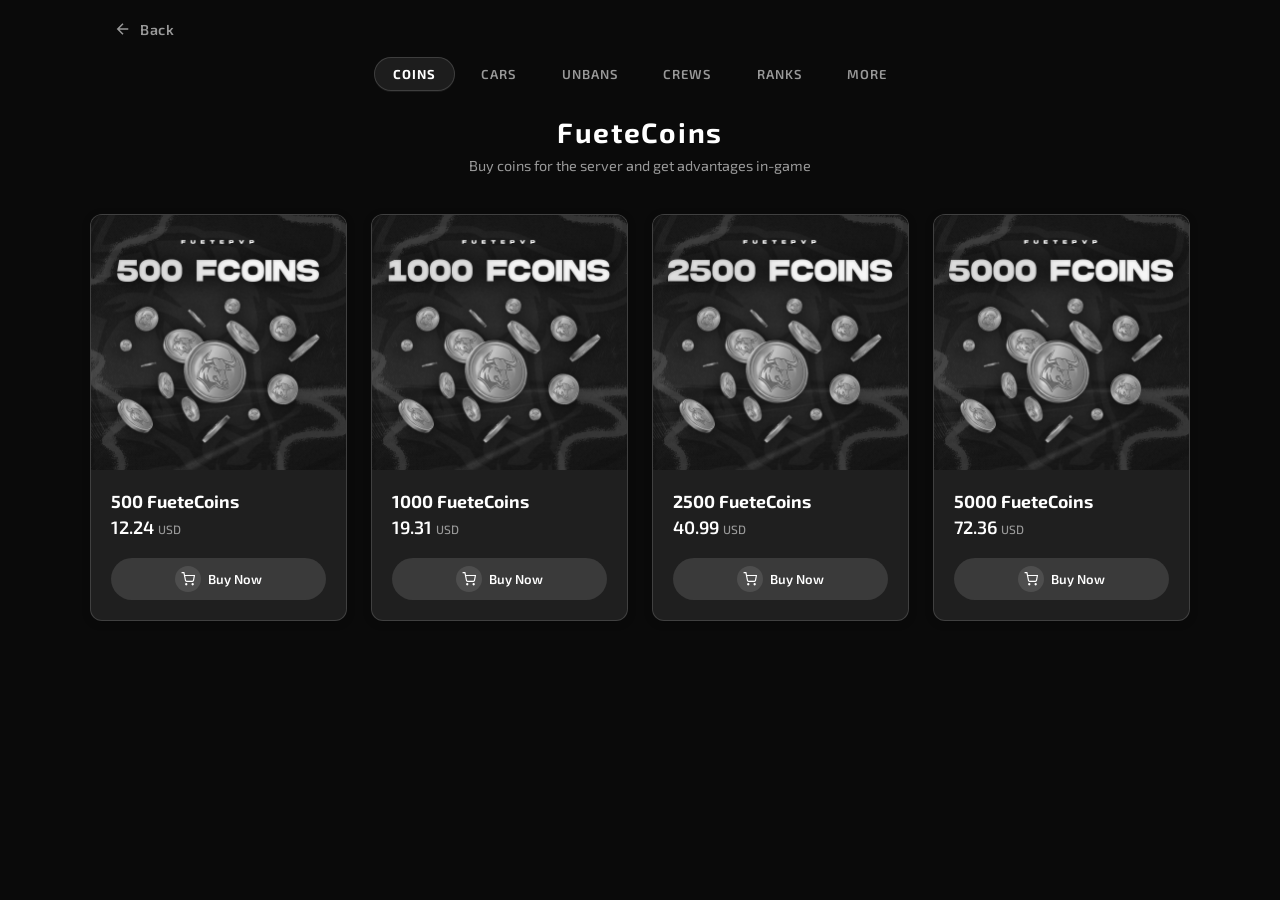
==== commit 2935b06c: "Add files via upload" ====
--- a/shop.html
+++ b/shop.html
@@ -32,6 +32,7 @@
         <button type="button" class="shop-tab" role="tab" id="tab-unbans" aria-selected="false" aria-controls="shop-panel-unbans">Unbans</button>
         <button type="button" class="shop-tab" role="tab" id="tab-crews" aria-selected="false" aria-controls="shop-panel-crews">CREWS</button>
         <button type="button" class="shop-tab" role="tab" id="tab-ranks" aria-selected="false" aria-controls="shop-panel-ranks">RANKS</button>
+        <button type="button" class="shop-tab" role="tab" id="tab-more" aria-selected="false" aria-controls="shop-panel-more">MORE</button>
       </nav>
 
       <div id="shop-panel-coins" class="shop-tab-panel is-active" role="tabpanel" aria-labelledby="tab-coins">
@@ -530,6 +531,29 @@
             </span>
             Buy Now
           </button>
+        </article>
+      </div>
+      </div>
+
+      <div id="shop-panel-more" class="shop-tab-panel" role="tabpanel" aria-labelledby="tab-more" hidden>
+      <h2 class="store-title store-title--more">MORE</h2>
+      <p class="store-subtitle store-subtitle--more">Seasonal extras and limited offers — Battle Pass and more.</p>
+      <div class="store-grid store-grid--more">
+        <article class="store-card hero-featured-card hero-featured-card--soon" aria-label="BATTLEPASS — coming soon, not available for purchase yet">
+          <div class="hero-featured-soon-overlay" aria-hidden="true">
+            <span class="hero-featured-soon-ribbon">COMING SOON</span>
+          </div>
+          <div class="store-card-image">
+            <img src="images/battlepass.png" alt="Battle Pass — FUETEPVP" class="store-product-img" width="512" height="512" loading="lazy">
+          </div>
+          <h3 class="store-card-title">BATTLEPASS</h3>
+          <p class="store-card-price">20.00 <span class="currency">USD</span></p>
+          <span class="store-btn hero-featured-buy hero-featured-buy--disabled" aria-disabled="true">
+            <span class="store-btn-icon">
+              <svg xmlns="http://www.w3.org/2000/svg" width="14" height="14" viewBox="0 0 24 24" fill="none" stroke="currentColor" stroke-width="2"><circle cx="9" cy="21" r="1"/><circle cx="20" cy="21" r="1"/><path d="M1 1h4l2.68 13.39a2 2 0 0 0 2 1.61h9.72a2 2 0 0 0 2-1.61L23 6H6"/></svg>
+            </span>
+            Coming soon
+          </span>
         </article>
       </div>
       </div>
--- a/styles.css
+++ b/styles.css
@@ -196,6 +196,11 @@
   animation: slideInFromLeft 1.4s cubic-bezier(0.25, 0.46, 0.45, 0.94) 0.2s forwards;
 }
 
+.hero-animate .hero-logo-wrap.animate-item {
+  opacity: 0;
+  animation: slideInFromRight 1.4s cubic-bezier(0.25, 0.46, 0.45, 0.94) 0.55s forwards;
+}
+
 .hero-animate .buttons-stack.animate-item {
   opacity: 0;
   animation: slideInFromLeft 1.4s cubic-bezier(0.25, 0.46, 0.45, 0.94) 0.5s forwards;
@@ -208,6 +213,10 @@
 
 @media (min-width: 901px) {
   .hero-animate .hero-featured-wrap.animate-item {
+    animation-name: slideInBattlepassDesktop;
+  }
+
+  .hero-animate .hero-logo-wrap.animate-item {
     animation-name: slideInBattlepassDesktop;
   }
 }
@@ -225,14 +234,12 @@
   background: transparent;
 }
 
-/* Fylder skærmbredden — BATTLEPASS på desktop låst til viewport-højre (absolute) */
 .hero-inner {
   position: relative;
   z-index: 2;
   display: grid;
-  grid-template-columns: minmax(0, 1fr) auto;
-  align-items: center;
-  column-gap: clamp(2.5rem, 8vw, 7rem);
+  grid-template-columns: 1fr;
+  align-items: center;
   width: 100%;
   box-sizing: border-box;
   padding-inline-start: clamp(2rem, 9vw, 6.5rem);
@@ -242,7 +249,7 @@
 .hero-content {
   position: relative;
   z-index: 2;
-  justify-self: end;
+  justify-self: start;
   width: fit-content;
   max-width: min(1200px, 100%);
 }
@@ -253,26 +260,18 @@
     column-gap: 0;
     align-items: center;
     align-content: center;
-    /* Samme højde som synlig hero, så top:50% = midt på skærmen (ikke bund-hjørne) */
     min-height: calc(100svh - 6rem);
-    /* Plads til kortet så Fuete ikke kører ind under */
-    padding-inline-end: max(calc(280px + 1.75rem), env(safe-area-inset-right, 0px));
+    /* Plads til stort logo til højre */
+    padding-inline-end: max(
+      calc(min(30rem, 46vw) + clamp(2rem, 4vw, 3.5rem)),
+      env(safe-area-inset-right, 0px)
+    );
   }
 
   .hero-content {
     justify-self: start;
     align-self: center;
-    max-width: min(1200px, calc(100% - 1rem));
-  }
-
-  .hero-featured-wrap {
-    position: absolute;
-    /* Further from right edge = closer to center (tweak here) */
-    right: max(clamp(7.125rem, 28.25vw, 22.25rem), env(safe-area-inset-right, 0px));
-    /* Højere på siden end midten — “meget højere op” */
-    top: clamp(18%, 22vh, 30%);
-    width: min(280px, calc(100vw - clamp(2rem, 9vw, 6.5rem) - 2rem));
-    justify-self: unset;
+    max-width: min(1200px, calc(100% - min(32rem, 50vw)));
   }
 }
 
@@ -290,6 +289,43 @@
   align-items: flex-start;
   gap: 1.75rem;
   min-width: 0;
+}
+
+/* Forside — logo til højre (desktop: absolut; mobil: under indhold, højrejusteret) */
+.hero-logo-wrap {
+  justify-self: end;
+  line-height: 0;
+  pointer-events: none;
+  user-select: none;
+  -webkit-user-select: none;
+}
+
+.hero-logo-wrap .hero-logo {
+  width: min(22rem, 72vw);
+  max-width: 100%;
+  height: auto;
+  display: block;
+  object-fit: contain;
+  opacity: 0.86;
+  user-select: none;
+  -webkit-user-select: none;
+  -webkit-user-drag: none;
+}
+
+@media (min-width: 901px) {
+  .hero-logo-wrap {
+    position: absolute;
+    right: max(clamp(7.5rem, 23vw, 18rem), env(safe-area-inset-right, 0px));
+    top: clamp(10%, 16vh, 28%);
+    width: min(30rem, 46vw);
+    max-width: min(480px, calc(100vw - clamp(2rem, 9vw, 6.5rem) - 15rem));
+    z-index: 1;
+    justify-self: unset;
+  }
+
+  .hero-logo-wrap .hero-logo {
+    width: 100%;
+  }
 }
 
 .title {
@@ -379,7 +415,8 @@
 }
 
 @media (prefers-reduced-motion: reduce) {
-  .hero-animate .hero-featured-wrap.animate-item {
+  .hero-animate .hero-featured-wrap.animate-item,
+  .hero-animate .hero-logo-wrap.animate-item {
     animation: none !important;
     opacity: 1;
     transform: none;
@@ -792,7 +829,8 @@
 .shop-tab-panel .store-title--exclusive,
 .shop-tab-panel .store-title--unban,
 .shop-tab-panel .store-title--crews,
-.shop-tab-panel .store-title--ranks {
+.shop-tab-panel .store-title--ranks,
+.shop-tab-panel .store-title--more {
   margin-top: 0.25rem;
 }
 
@@ -1084,6 +1122,7 @@
 /* Same width as one coin card in a 4-column row (1100px − 3 gaps) / 4 — Unbans, Crews, CARS */
 .store-grid--unban,
 .store-grid--crews,
+.store-grid--more,
 .store-grid--cars {
   display: flex;
   flex-wrap: wrap;
@@ -1189,7 +1228,8 @@
 
 .store-card--unban,
 .store-card--crews,
-.store-grid--cars .store-card--exclusive {
+.store-grid--cars .store-card--exclusive,
+#shop-panel-more .store-grid--more > .store-card {
   flex: 0 0 auto;
   width: min(
     calc((1100px - 3 * 1.5rem) / 4),
@@ -1310,17 +1350,19 @@
   cursor: pointer;
 }
 
-/* Coins + CARS + Unbans + CREWS: no product modal — cards and Buy are not interactive */
+/* Coins + CARS + Unbans + CREWS + MORE: no product modal — cards and Buy are not interactive */
 #shop-panel-coins .store-card,
 #shop-panel-exclusive .store-card,
 #shop-panel-unbans .store-card,
-#shop-panel-crews .store-card {
+#shop-panel-crews .store-card,
+#shop-panel-more .store-card {
   cursor: default;
 }
 
 #shop-panel-coins .store-card .store-btn,
 #shop-panel-unbans .store-card .store-btn,
-#shop-panel-crews .store-card .store-btn {
+#shop-panel-crews .store-card .store-btn,
+#shop-panel-more .store-card .store-btn {
   cursor: default;
   pointer-events: none;
 }
@@ -1333,7 +1375,8 @@
 #shop-panel-coins .store-card:hover,
 #shop-panel-exclusive .store-card:hover,
 #shop-panel-unbans .store-card:hover,
-#shop-panel-crews .store-card:hover {
+#shop-panel-crews .store-card:hover,
+#shop-panel-more .store-card:hover {
   border-color: var(--border-subtle);
   box-shadow: 0 2px 8px rgba(0, 0, 0, 0.2);
 }
@@ -1342,14 +1385,16 @@
   #shop-panel-coins .store-card:hover,
   #shop-panel-exclusive .store-card:hover,
   #shop-panel-unbans .store-card:hover,
-  #shop-panel-crews .store-card:hover {
+  #shop-panel-crews .store-card:hover,
+  #shop-panel-more .store-card:hover {
     transform: none;
   }
 
   #shop-panel-coins .store-card:hover .store-product-img,
   #shop-panel-exclusive .store-card:hover .store-product-img,
   #shop-panel-unbans .store-card:hover .store-product-img,
-  #shop-panel-crews .store-card:hover .store-product-img {
+  #shop-panel-crews .store-card:hover .store-product-img,
+  #shop-panel-more .store-card:hover .store-product-img {
     transform: none;
   }
 }
@@ -1663,6 +1708,21 @@
     width: 100%;
   }
 
+  .hero-logo-wrap {
+    position: relative;
+    right: auto;
+    top: auto;
+    width: 100%;
+    max-width: none;
+    display: flex;
+    justify-content: flex-end;
+    margin-top: 0.5rem;
+  }
+
+  .hero-logo-wrap .hero-logo {
+    width: min(20rem, 58vw);
+  }
+
   .hero-featured-wrap {
     position: relative;
     right: auto;
@@ -1706,6 +1766,7 @@
 
   .store-grid--unban,
   .store-grid--crews,
+  .store-grid--more,
   .store-grid--cars:not(.store-grid--cars-row) {
     flex-direction: column;
     align-items: stretch;
@@ -1714,6 +1775,7 @@
 
   .store-card--unban,
   .store-card--crews,
+  #shop-panel-more .store-grid--more > .store-card,
   .store-grid--cars:not(.store-grid--cars-row) .store-card--exclusive {
     width: 100%;
     max-width: none;
